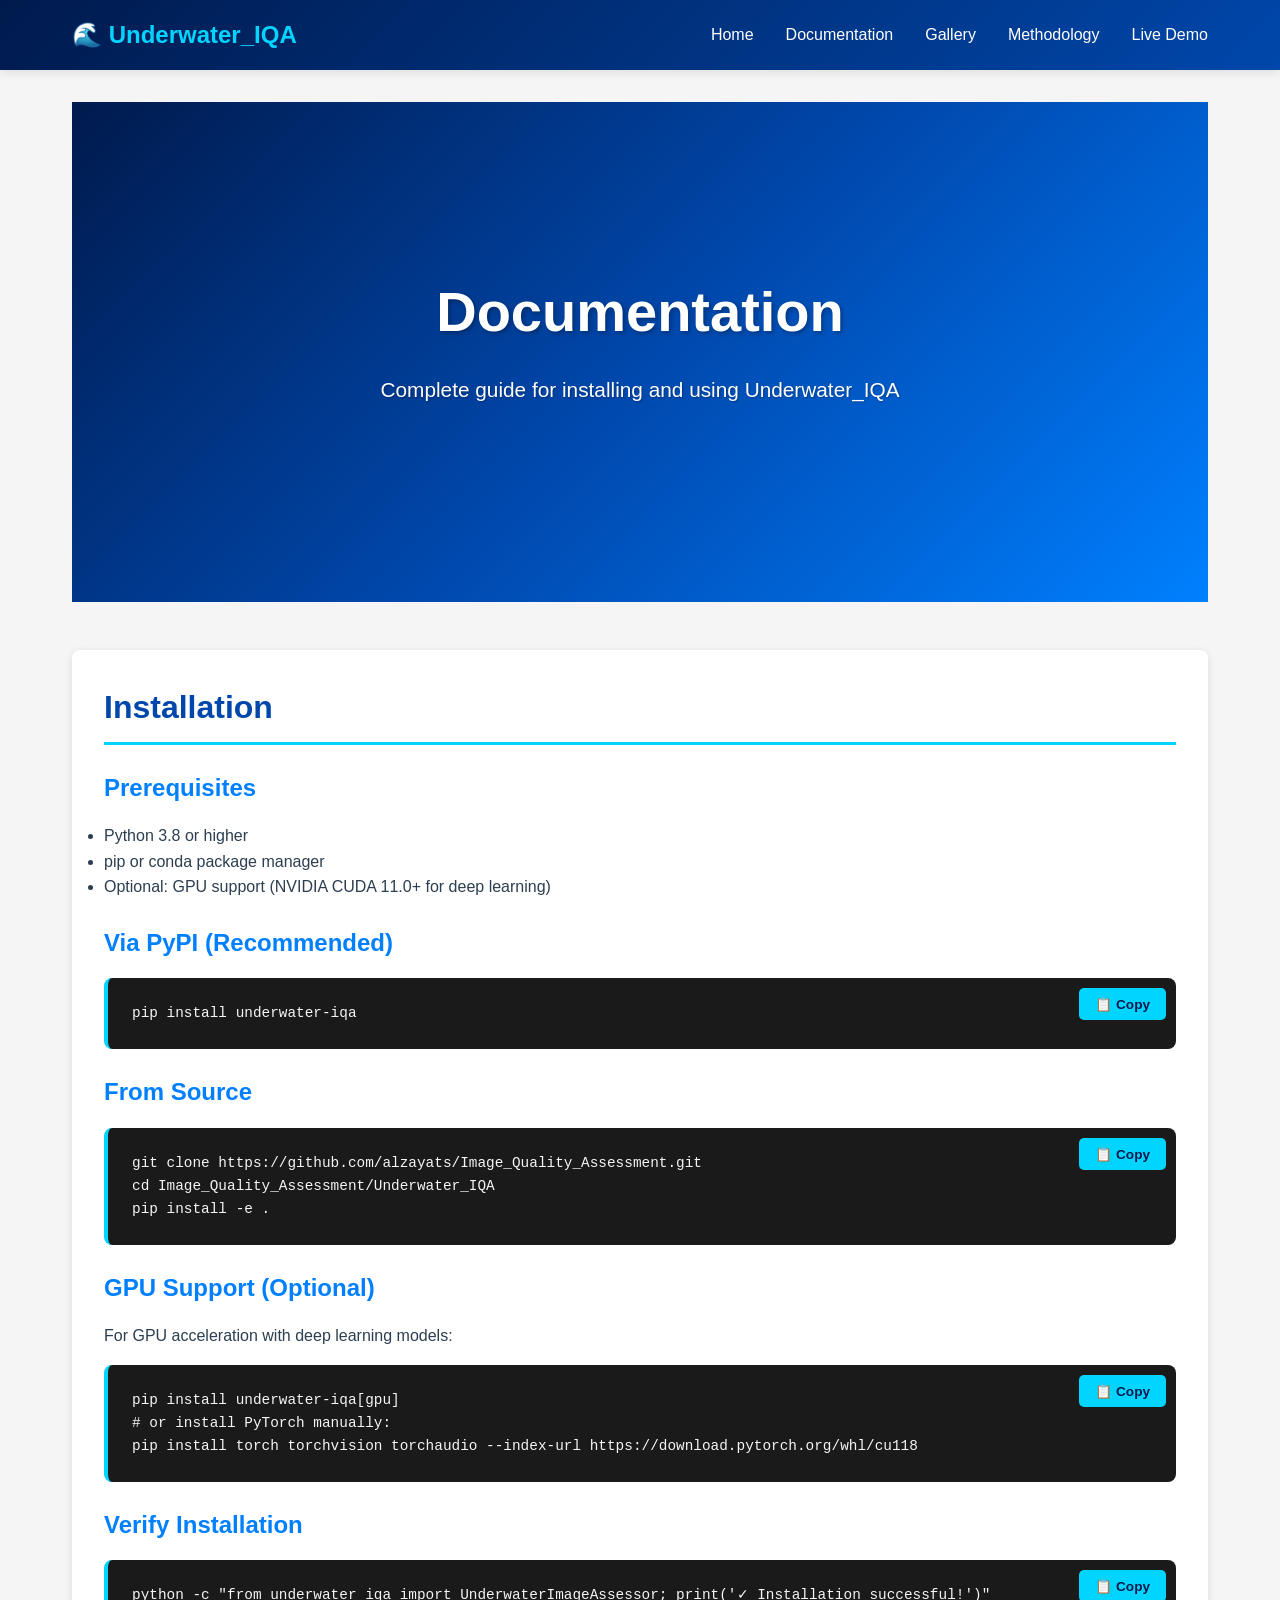
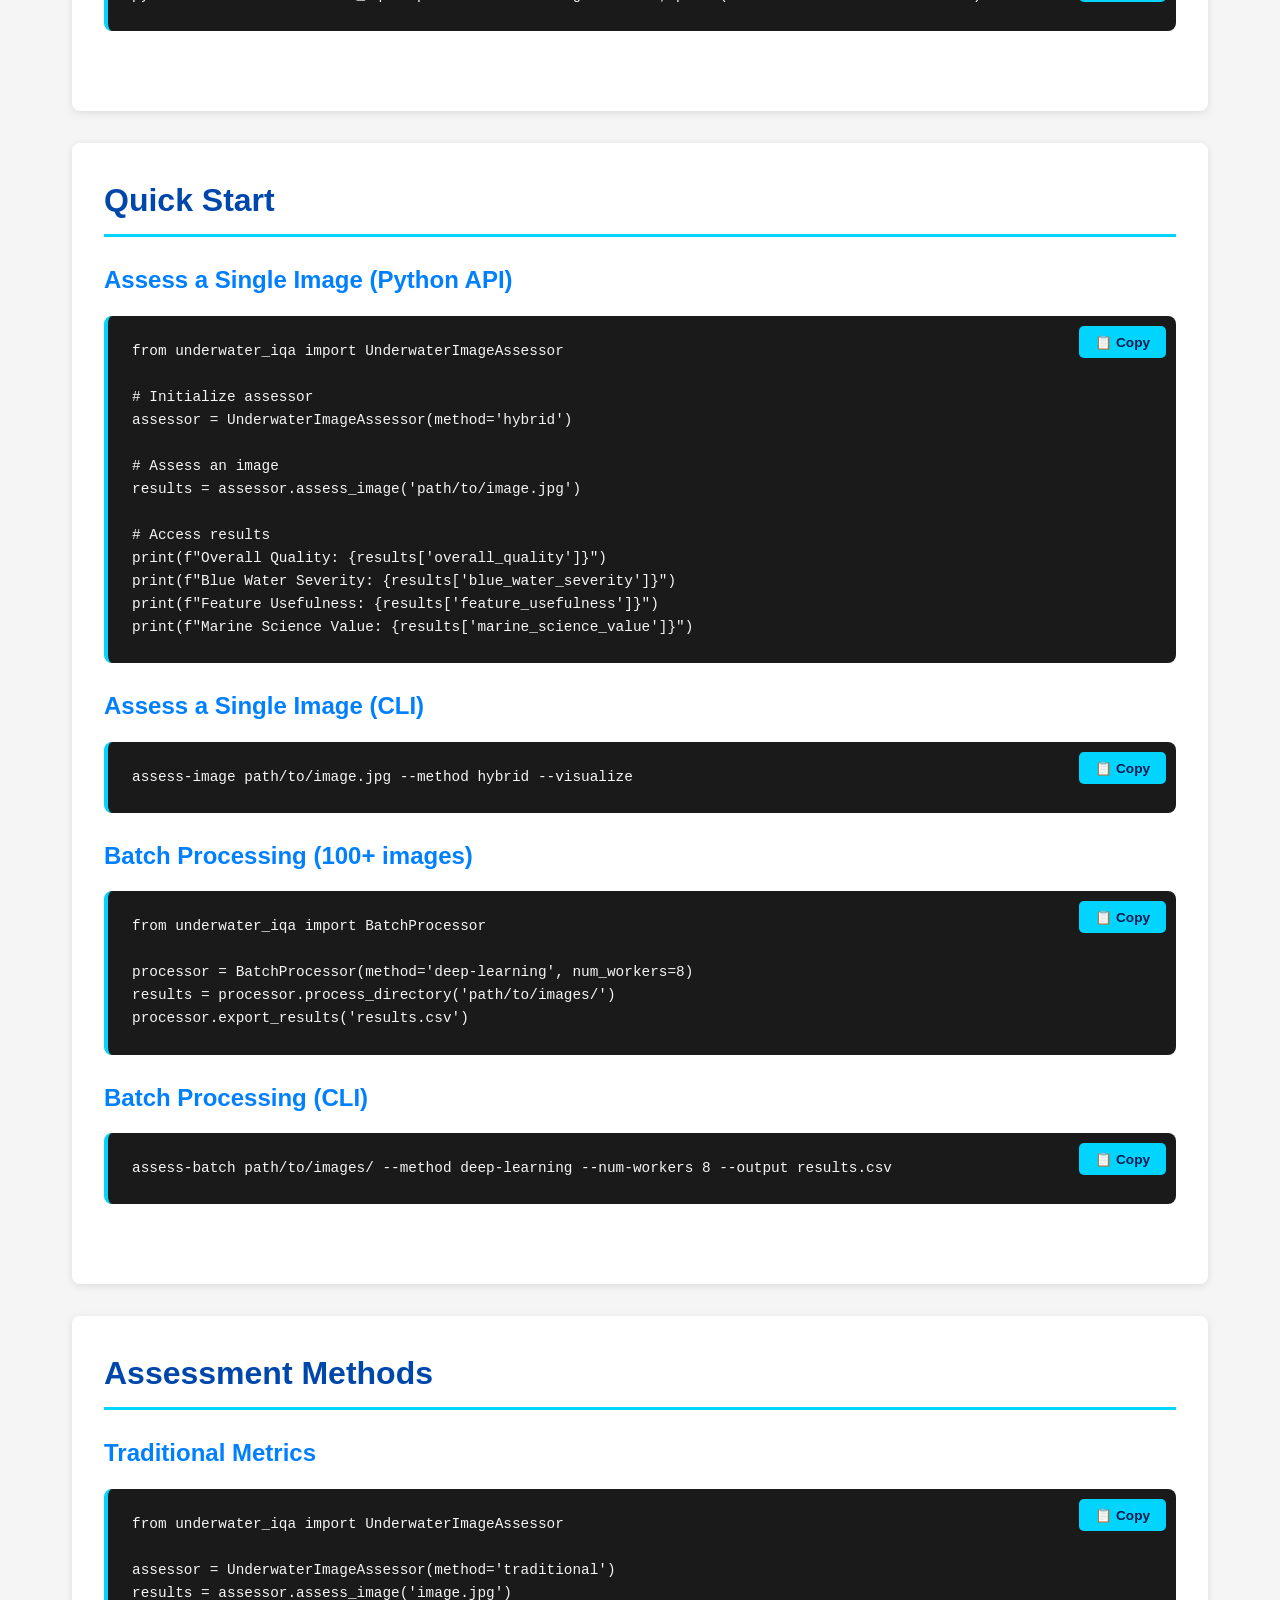
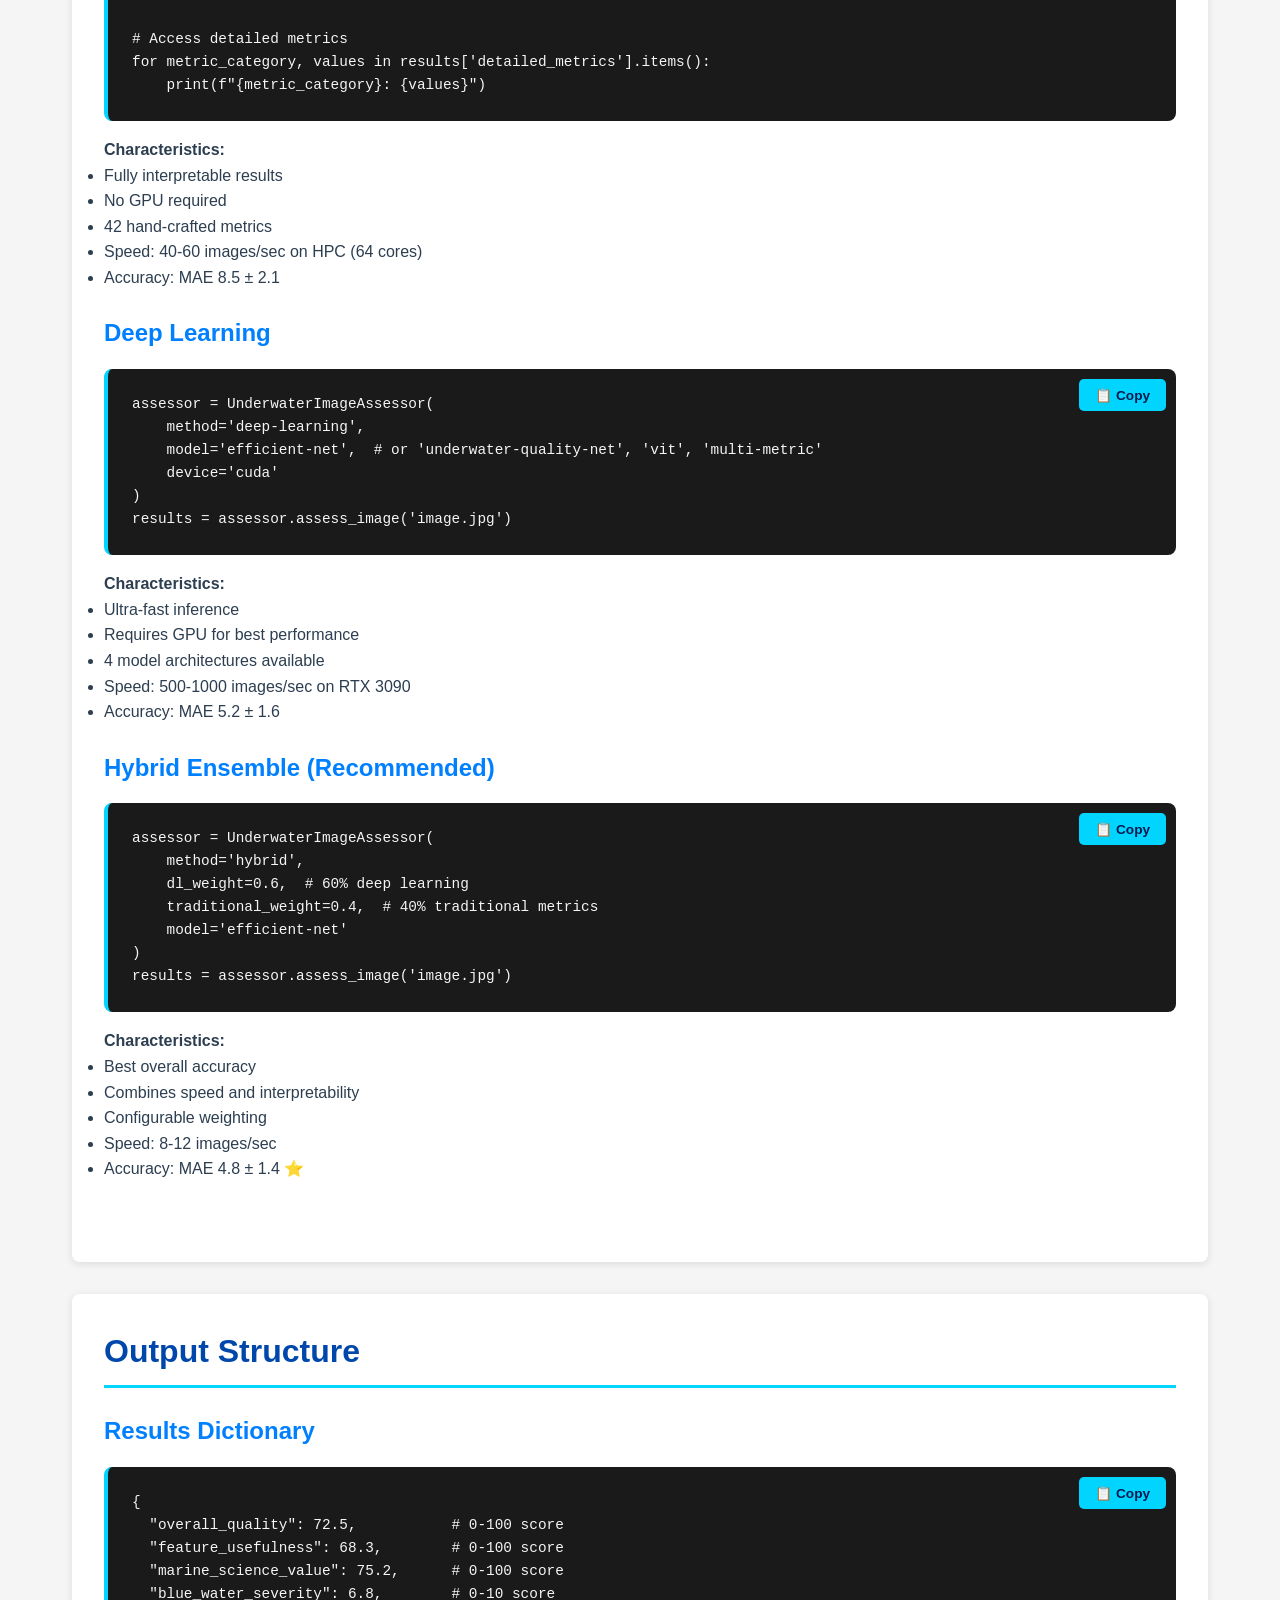
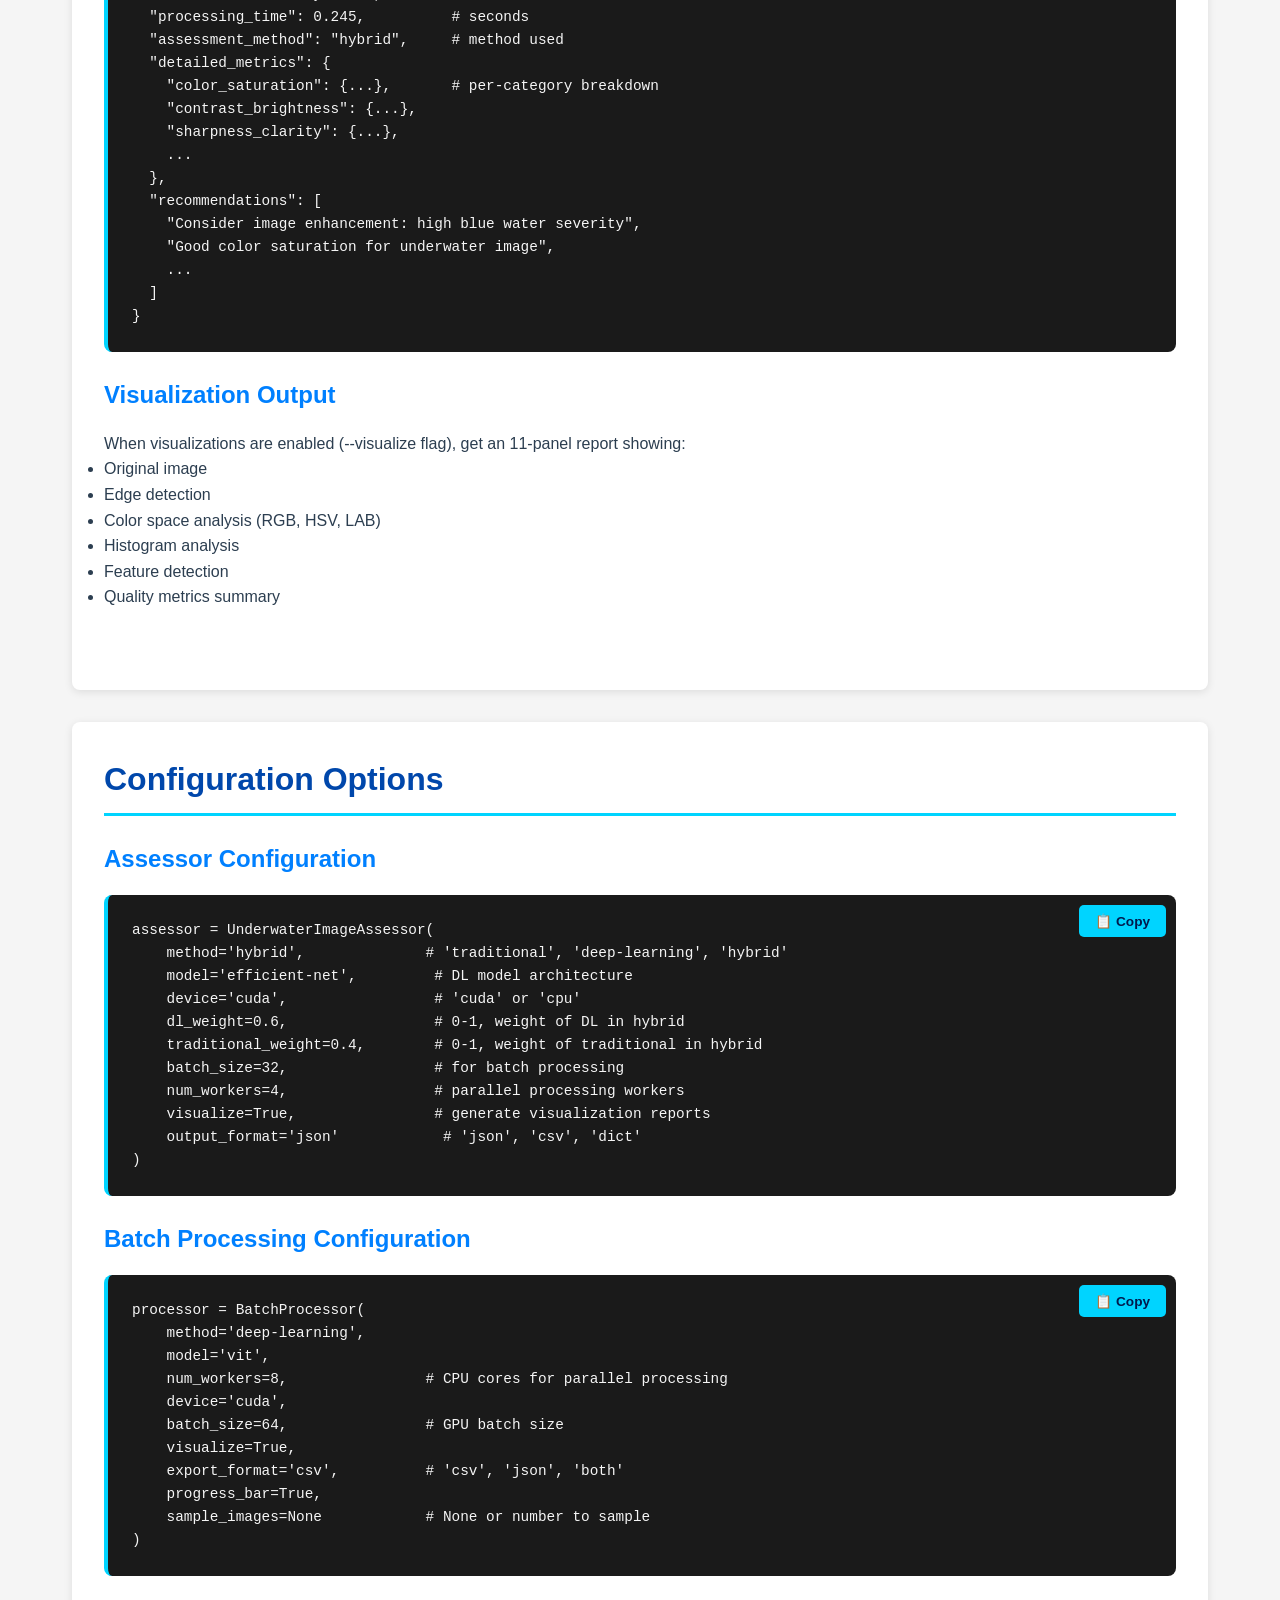
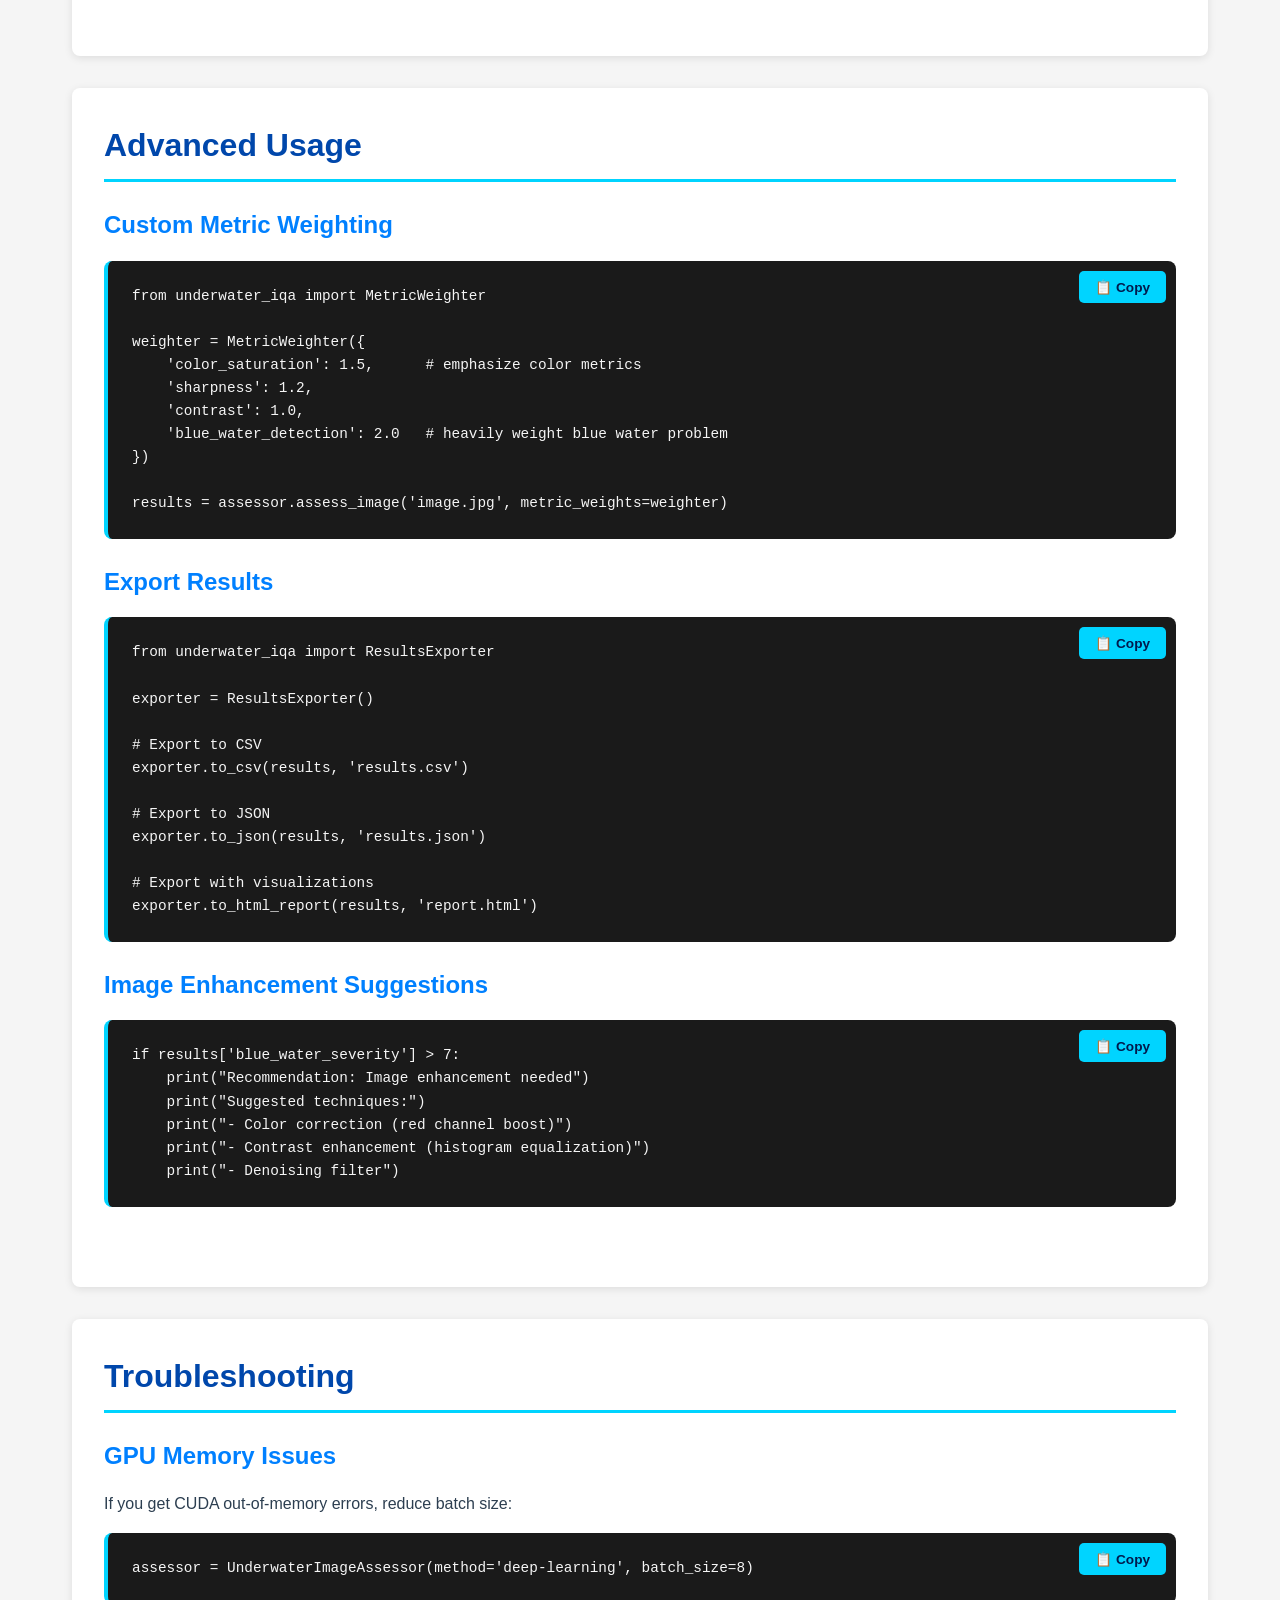
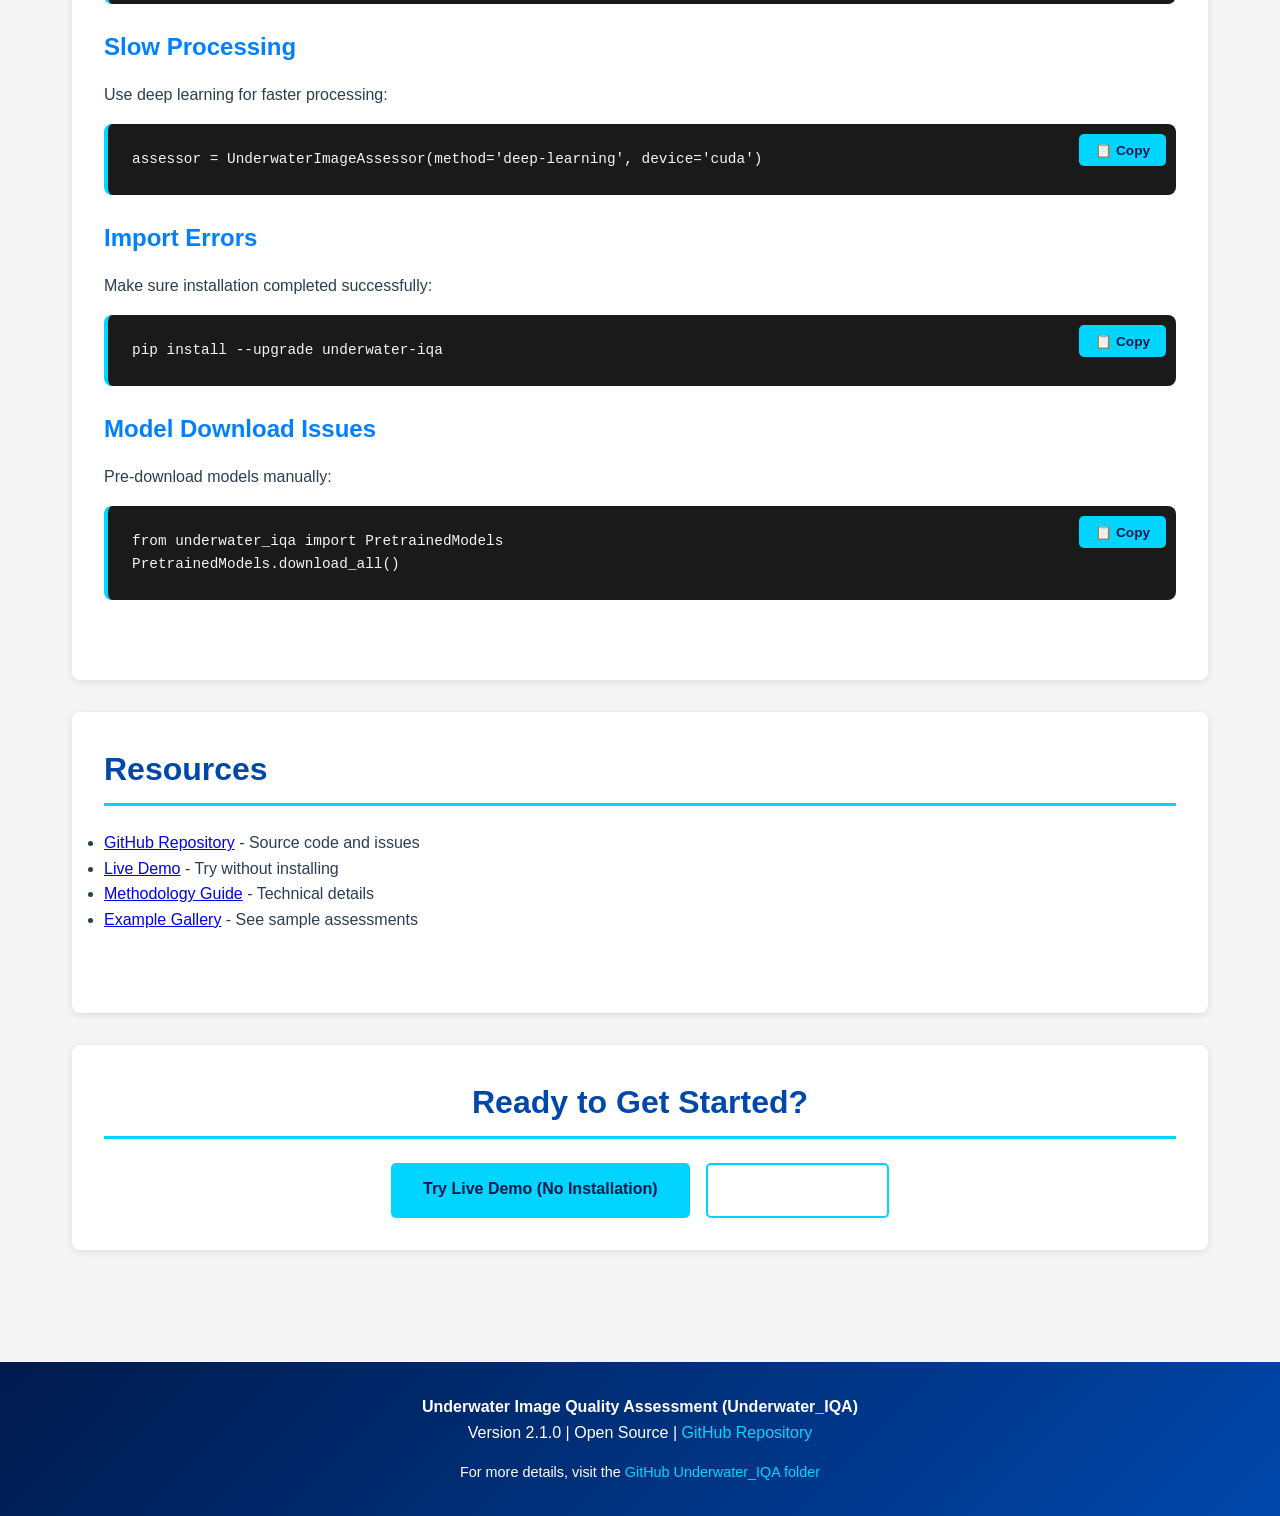
==== docs/documentation.html @ f6fac894 "Initial commit" ====
<!DOCTYPE html>
<html lang="en">
  <head>
    <meta charset="UTF-8" />
    <meta name="viewport" content="width=device-width, initial-scale=1.0" />
    <title>Documentation - Underwater_IQA</title>
    <meta name="description" content="Complete documentation for Underwater_IQA system including installation, usage, and API reference." />
    <link rel="stylesheet" href="css/style.css" />
  </head>
  <body>
    <!-- Navigation -->
    <header>
      <nav>
        <a href="index.html" class="logo">🌊 Underwater_IQA</a>
        <ul class="nav-links">
          <li><a href="index.html">Home</a></li>
          <li><a href="documentation.html">Documentation</a></li>
          <li><a href="gallery.html">Gallery</a></li>
          <li><a href="methodology.html">Methodology</a></li>
          <li>
            <a href="https://huggingface.co/spaces/Alzayats/underwater-image-quality" target="_blank">Live Demo</a>
          </li>
        </ul>
      </nav>
    </header>

    <main>
      <!-- Hero Section -->
      <section class="hero" style="padding: 3rem 2rem">
        <h1>Documentation</h1>
        <p>Complete guide for installing and using Underwater_IQA</p>
      </section>

      <!-- Installation -->
      <div class="container">
        <section>
          <h2>Installation</h2>

          <h3>Prerequisites</h3>
          <ul>
            <li>Python 3.8 or higher</li>
            <li>pip or conda package manager</li>
            <li>Optional: GPU support (NVIDIA CUDA 11.0+ for deep learning)</li>
          </ul>

          <h3>Via PyPI (Recommended)</h3>
          <pre><code>pip install underwater-iqa</code></pre>

          <h3>From Source</h3>
          <pre><code>git clone https://github.com/alzayats/Image_Quality_Assessment.git
cd Image_Quality_Assessment/Underwater_IQA
pip install -e .</code></pre>

          <h3>GPU Support (Optional)</h3>
          <p>For GPU acceleration with deep learning models:</p>
          <pre><code>pip install underwater-iqa[gpu]
# or install PyTorch manually:
pip install torch torchvision torchaudio --index-url https://download.pytorch.org/whl/cu118</code></pre>

          <h3>Verify Installation</h3>
          <pre><code>python -c "from underwater_iqa import UnderwaterImageAssessor; print('✓ Installation successful!')"</code></pre>
        </section>
      </div>

      <!-- Quick Start -->
      <div class="container">
        <section>
          <h2>Quick Start</h2>

          <h3>Assess a Single Image (Python API)</h3>
          <pre><code>from underwater_iqa import UnderwaterImageAssessor

# Initialize assessor
assessor = UnderwaterImageAssessor(method='hybrid')

# Assess an image
results = assessor.assess_image('path/to/image.jpg')

# Access results
print(f"Overall Quality: {results['overall_quality']}")
print(f"Blue Water Severity: {results['blue_water_severity']}")
print(f"Feature Usefulness: {results['feature_usefulness']}")
print(f"Marine Science Value: {results['marine_science_value']}")</code></pre>

          <h3>Assess a Single Image (CLI)</h3>
          <pre><code>assess-image path/to/image.jpg --method hybrid --visualize</code></pre>

          <h3>Batch Processing (100+ images)</h3>
          <pre><code>from underwater_iqa import BatchProcessor

processor = BatchProcessor(method='deep-learning', num_workers=8)
results = processor.process_directory('path/to/images/')
processor.export_results('results.csv')</code></pre>

          <h3>Batch Processing (CLI)</h3>
          <pre><code>assess-batch path/to/images/ --method deep-learning --num-workers 8 --output results.csv</code></pre>
        </section>
      </div>

      <!-- Assessment Methods -->
      <div class="container">
        <section>
          <h2>Assessment Methods</h2>

          <h3>Traditional Metrics</h3>
          <pre><code>from underwater_iqa import UnderwaterImageAssessor

assessor = UnderwaterImageAssessor(method='traditional')
results = assessor.assess_image('image.jpg')

# Access detailed metrics
for metric_category, values in results['detailed_metrics'].items():
    print(f"{metric_category}: {values}")</code></pre>

          <p><strong>Characteristics:</strong></p>
          <ul>
            <li>Fully interpretable results</li>
            <li>No GPU required</li>
            <li>42 hand-crafted metrics</li>
            <li>Speed: 40-60 images/sec on HPC (64 cores)</li>
            <li>Accuracy: MAE 8.5 ± 2.1</li>
          </ul>

          <h3>Deep Learning</h3>
          <pre><code>assessor = UnderwaterImageAssessor(
    method='deep-learning',
    model='efficient-net',  # or 'underwater-quality-net', 'vit', 'multi-metric'
    device='cuda'
)
results = assessor.assess_image('image.jpg')</code></pre>

          <p><strong>Characteristics:</strong></p>
          <ul>
            <li>Ultra-fast inference</li>
            <li>Requires GPU for best performance</li>
            <li>4 model architectures available</li>
            <li>Speed: 500-1000 images/sec on RTX 3090</li>
            <li>Accuracy: MAE 5.2 ± 1.6</li>
          </ul>

          <h3>Hybrid Ensemble (Recommended)</h3>
          <pre><code>assessor = UnderwaterImageAssessor(
    method='hybrid',
    dl_weight=0.6,  # 60% deep learning
    traditional_weight=0.4,  # 40% traditional metrics
    model='efficient-net'
)
results = assessor.assess_image('image.jpg')</code></pre>

          <p><strong>Characteristics:</strong></p>
          <ul>
            <li>Best overall accuracy</li>
            <li>Combines speed and interpretability</li>
            <li>Configurable weighting</li>
            <li>Speed: 8-12 images/sec</li>
            <li>Accuracy: MAE 4.8 ± 1.4 ⭐</li>
          </ul>
        </section>
      </div>

      <!-- Output Structure -->
      <div class="container">
        <section>
          <h2>Output Structure</h2>

          <h3>Results Dictionary</h3>
          <pre><code>{
  "overall_quality": 72.5,           # 0-100 score
  "feature_usefulness": 68.3,        # 0-100 score
  "marine_science_value": 75.2,      # 0-100 score
  "blue_water_severity": 6.8,        # 0-10 score
  "processing_time": 0.245,          # seconds
  "assessment_method": "hybrid",     # method used
  "detailed_metrics": {
    "color_saturation": {...},       # per-category breakdown
    "contrast_brightness": {...},
    "sharpness_clarity": {...},
    ...
  },
  "recommendations": [
    "Consider image enhancement: high blue water severity",
    "Good color saturation for underwater image",
    ...
  ]
}</code></pre>

          <h3>Visualization Output</h3>
          <p>When visualizations are enabled (--visualize flag), get an 11-panel report showing:</p>
          <ul>
            <li>Original image</li>
            <li>Edge detection</li>
            <li>Color space analysis (RGB, HSV, LAB)</li>
            <li>Histogram analysis</li>
            <li>Feature detection</li>
            <li>Quality metrics summary</li>
          </ul>
        </section>
      </div>

      <!-- Configuration -->
      <div class="container">
        <section>
          <h2>Configuration Options</h2>

          <h3>Assessor Configuration</h3>
          <pre><code>assessor = UnderwaterImageAssessor(
    method='hybrid',              # 'traditional', 'deep-learning', 'hybrid'
    model='efficient-net',         # DL model architecture
    device='cuda',                 # 'cuda' or 'cpu'
    dl_weight=0.6,                 # 0-1, weight of DL in hybrid
    traditional_weight=0.4,        # 0-1, weight of traditional in hybrid
    batch_size=32,                 # for batch processing
    num_workers=4,                 # parallel processing workers
    visualize=True,                # generate visualization reports
    output_format='json'            # 'json', 'csv', 'dict'
)</code></pre>

          <h3>Batch Processing Configuration</h3>
          <pre><code>processor = BatchProcessor(
    method='deep-learning',
    model='vit',
    num_workers=8,                # CPU cores for parallel processing
    device='cuda',
    batch_size=64,                # GPU batch size
    visualize=True,
    export_format='csv',          # 'csv', 'json', 'both'
    progress_bar=True,
    sample_images=None            # None or number to sample
)</code></pre>
        </section>
      </div>

      <!-- Advanced Usage -->
      <div class="container">
        <section>
          <h2>Advanced Usage</h2>

          <h3>Custom Metric Weighting</h3>
          <pre><code>from underwater_iqa import MetricWeighter

weighter = MetricWeighter({
    'color_saturation': 1.5,      # emphasize color metrics
    'sharpness': 1.2,
    'contrast': 1.0,
    'blue_water_detection': 2.0   # heavily weight blue water problem
})

results = assessor.assess_image('image.jpg', metric_weights=weighter)</code></pre>

          <h3>Export Results</h3>
          <pre><code>from underwater_iqa import ResultsExporter

exporter = ResultsExporter()

# Export to CSV
exporter.to_csv(results, 'results.csv')

# Export to JSON
exporter.to_json(results, 'results.json')

# Export with visualizations
exporter.to_html_report(results, 'report.html')</code></pre>

          <h3>Image Enhancement Suggestions</h3>
          <pre><code>if results['blue_water_severity'] > 7:
    print("Recommendation: Image enhancement needed")
    print("Suggested techniques:")
    print("- Color correction (red channel boost)")
    print("- Contrast enhancement (histogram equalization)")
    print("- Denoising filter")</code></pre>
        </section>
      </div>

      <!-- Troubleshooting -->
      <div class="container">
        <section>
          <h2>Troubleshooting</h2>

          <h3>GPU Memory Issues</h3>
          <p>If you get CUDA out-of-memory errors, reduce batch size:</p>
          <pre><code>assessor = UnderwaterImageAssessor(method='deep-learning', batch_size=8)</code></pre>

          <h3>Slow Processing</h3>
          <p>Use deep learning for faster processing:</p>
          <pre><code>assessor = UnderwaterImageAssessor(method='deep-learning', device='cuda')</code></pre>

          <h3>Import Errors</h3>
          <p>Make sure installation completed successfully:</p>
          <pre><code>pip install --upgrade underwater-iqa</code></pre>

          <h3>Model Download Issues</h3>
          <p>Pre-download models manually:</p>
          <pre><code>from underwater_iqa import PretrainedModels
PretrainedModels.download_all()</code></pre>
        </section>
      </div>

      <!-- Resources -->
      <div class="container">
        <section>
          <h2>Resources</h2>
          <ul>
            <li><a href="https://github.com/alzayats/Image_Quality_Assessment" target="_blank">GitHub Repository</a> - Source code and issues</li>
            <li><a href="https://huggingface.co/spaces/Alzayats/underwater-image-quality" target="_blank">Live Demo</a> - Try without installing</li>
            <li><a href="methodology.html">Methodology Guide</a> - Technical details</li>
            <li><a href="gallery.html">Example Gallery</a> - See sample assessments</li>
          </ul>
        </section>
      </div>

      <!-- Call to Action -->
      <div class="container text-center mt-2">
        <h2>Ready to Get Started?</h2>
        <div class="cta-buttons">
          <a href="https://huggingface.co/spaces/Alzayats/underwater-image-quality" class="btn btn-primary">Try Live Demo (No Installation)</a>
          <a href="gallery.html" class="btn btn-secondary">View Examples</a>
        </div>
      </div>
    </main>

    <!-- Footer -->
    <footer>
      <p>
        <strong>Underwater Image Quality Assessment (Underwater_IQA)</strong><br />
        Version 2.1.0 | Open Source | <a href="https://github.com/alzayats/Image_Quality_Assessment" target="_blank">GitHub Repository</a>
      </p>
      <p style="margin-top: 1rem; font-size: 0.9rem">
        For more details, visit the <a href="https://github.com/alzayats/Image_Quality_Assessment/tree/master/Underwater_IQA" target="_blank">GitHub Underwater_IQA folder</a>
      </p>
    </footer>

    <script src="js/main.js"></script>
  </body>
</html>
---- docs/css/style.css ----
/* Ocean-themed CSS for Underwater_IQA GitHub Pages Site */

:root {
  --deep-blue: #001a4d;
  --ocean-blue: #0047ab;
  --sky-blue: #0080ff;
  --light-blue: #87ceeb;
  --white: #ffffff;
  --dark-gray: #1a1a1a;
  --light-gray: #f5f5f5;
  --accent: #00d4ff;
  --success: #00cc77;
  --text-dark: #2c3e50;
}

* {
  margin: 0;
  padding: 0;
  box-sizing: border-box;
}

body {
  font-family: 'Segoe UI', Tahoma, Geneva, Verdana, sans-serif;
  line-height: 1.6;
  color: var(--text-dark);
  background-color: var(--light-gray);
}

/* Header and Navigation */
header {
  background: linear-gradient(135deg, var(--deep-blue) 0%, var(--ocean-blue) 100%);
  color: var(--white);
  padding: 1rem 0;
  box-shadow: 0 2px 10px rgba(0, 0, 0, 0.1);
  position: sticky;
  top: 0;
  z-index: 1000;
}

nav {
  max-width: 1200px;
  margin: 0 auto;
  display: flex;
  justify-content: space-between;
  align-items: center;
  padding: 0 2rem;
}

.logo {
  font-size: 1.5rem;
  font-weight: bold;
  color: var(--accent);
  text-decoration: none;
}

.nav-links {
  display: flex;
  list-style: none;
  gap: 2rem;
}

.nav-links a {
  color: var(--white);
  text-decoration: none;
  transition: color 0.3s ease;
  font-weight: 500;
}

.nav-links a:hover {
  color: var(--accent);
}

/* Hero Section */
.hero {
  background: linear-gradient(135deg, var(--deep-blue) 0%, var(--ocean-blue) 50%, var(--sky-blue) 100%);
  color: var(--white);
  padding: 6rem 2rem;
  text-align: center;
  min-height: 500px;
  display: flex;
  flex-direction: column;
  justify-content: center;
  align-items: center;
}

.hero h1 {
  font-size: 3.5rem;
  margin-bottom: 1rem;
  text-shadow: 2px 2px 4px rgba(0, 0, 0, 0.3);
}

.hero p {
  font-size: 1.3rem;
  margin-bottom: 2rem;
  max-width: 800px;
  text-shadow: 1px 1px 2px rgba(0, 0, 0, 0.3);
}

.cta-buttons {
  display: flex;
  gap: 1rem;
  justify-content: center;
  flex-wrap: wrap;
}

.btn {
  display: inline-block;
  padding: 0.8rem 2rem;
  border-radius: 5px;
  text-decoration: none;
  font-weight: 600;
  transition: all 0.3s ease;
  cursor: pointer;
  border: none;
  font-size: 1rem;
}

.btn-primary {
  background-color: var(--accent);
  color: var(--deep-blue);
}

.btn-primary:hover {
  background-color: var(--light-blue);
  transform: translateY(-2px);
  box-shadow: 0 5px 15px rgba(0, 212, 255, 0.4);
}

.btn-secondary {
  background-color: transparent;
  color: var(--white);
  border: 2px solid var(--accent);
}

.btn-secondary:hover {
  background-color: var(--accent);
  color: var(--deep-blue);
  transform: translateY(-2px);
}

/* Main Content */
main {
  max-width: 1200px;
  margin: 0 auto;
  padding: 2rem;
}

.container {
  background: var(--white);
  border-radius: 8px;
  padding: 2rem;
  margin-bottom: 2rem;
  box-shadow: 0 2px 8px rgba(0, 0, 0, 0.1);
}

/* Section Styles */
section {
  margin-bottom: 3rem;
}

h2 {
  color: var(--ocean-blue);
  font-size: 2rem;
  margin-bottom: 1.5rem;
  border-bottom: 3px solid var(--accent);
  padding-bottom: 0.5rem;
}

h3 {
  color: var(--sky-blue);
  font-size: 1.5rem;
  margin-top: 1.5rem;
  margin-bottom: 1rem;
}

/* Features Grid */
.features-grid {
  display: grid;
  grid-template-columns: repeat(auto-fit, minmax(300px, 1fr));
  gap: 2rem;
  margin: 2rem 0;
}

.feature-card {
  background: linear-gradient(135deg, var(--light-blue) 0%, rgba(0, 128, 255, 0.1) 100%);
  padding: 1.5rem;
  border-radius: 8px;
  border-left: 4px solid var(--accent);
  transition: transform 0.3s ease, box-shadow 0.3s ease;
}

.feature-card:hover {
  transform: translateY(-5px);
  box-shadow: 0 5px 15px rgba(0, 128, 255, 0.2);
}

.feature-card h3 {
  color: var(--ocean-blue);
  margin-top: 0;
}

/* Code Blocks */
code {
  background-color: var(--dark-gray);
  color: var(--accent);
  padding: 0.2rem 0.4rem;
  border-radius: 3px;
  font-family: 'Courier New', monospace;
  font-size: 0.9rem;
}

pre {
  background-color: var(--dark-gray);
  color: var(--light-gray);
  padding: 1.5rem;
  border-radius: 8px;
  overflow-x: auto;
  margin: 1rem 0;
  border-left: 4px solid var(--accent);
}

pre code {
  background-color: transparent;
  color: var(--light-gray);
  padding: 0;
}

/* Gallery */
.gallery {
  display: grid;
  grid-template-columns: repeat(auto-fit, minmax(250px, 1fr));
  gap: 2rem;
  margin: 2rem 0;
}

.gallery-item {
  position: relative;
  border-radius: 8px;
  overflow: hidden;
  box-shadow: 0 4px 12px rgba(0, 0, 0, 0.1);
  transition: transform 0.3s ease, box-shadow 0.3s ease;
  cursor: pointer;
}

.gallery-item:hover {
  transform: scale(1.05);
  box-shadow: 0 8px 20px rgba(0, 128, 255, 0.3);
}

.gallery-item img {
  width: 100%;
  height: 250px;
  object-fit: cover;
  display: block;
}

.gallery-caption {
  background: linear-gradient(to top, rgba(0, 26, 77, 0.8), transparent);
  color: var(--white);
  padding: 1rem;
  position: absolute;
  bottom: 0;
  width: 100%;
  font-size: 0.9rem;
}

/* Table Styles */
table {
  width: 100%;
  border-collapse: collapse;
  margin: 1.5rem 0;
}

th {
  background-color: var(--ocean-blue);
  color: var(--white);
  padding: 1rem;
  text-align: left;
}

td {
  padding: 0.8rem;
  border-bottom: 1px solid var(--light-gray);
}

tr:hover {
  background-color: rgba(0, 128, 255, 0.05);
}

/* Footer */
footer {
  background: linear-gradient(135deg, var(--deep-blue) 0%, var(--ocean-blue) 100%);
  color: var(--white);
  text-align: center;
  padding: 2rem;
  margin-top: 3rem;
}

footer a {
  color: var(--accent);
  text-decoration: none;
}

footer a:hover {
  text-decoration: underline;
}

/* Responsive Design */
@media (max-width: 768px) {
  .nav-links {
    flex-direction: column;
    gap: 1rem;
  }

  .hero h1 {
    font-size: 2.5rem;
  }

  .hero p {
    font-size: 1.1rem;
  }

  .cta-buttons {
    flex-direction: column;
    align-items: stretch;
  }

  .btn {
    text-align: center;
  }

  main {
    padding: 1rem;
  }

  .container {
    padding: 1.5rem;
  }

  .features-grid {
    grid-template-columns: 1fr;
  }

  .gallery {
    grid-template-columns: 1fr;
  }
}

/* Utility Classes */
.highlight {
  color: var(--accent);
  font-weight: 600;
}

.text-center {
  text-align: center;
}

.mt-2 {
  margin-top: 2rem;
}

.mb-2 {
  margin-bottom: 2rem;
}

.flex-center {
  display: flex;
  justify-content: center;
  align-items: center;
}
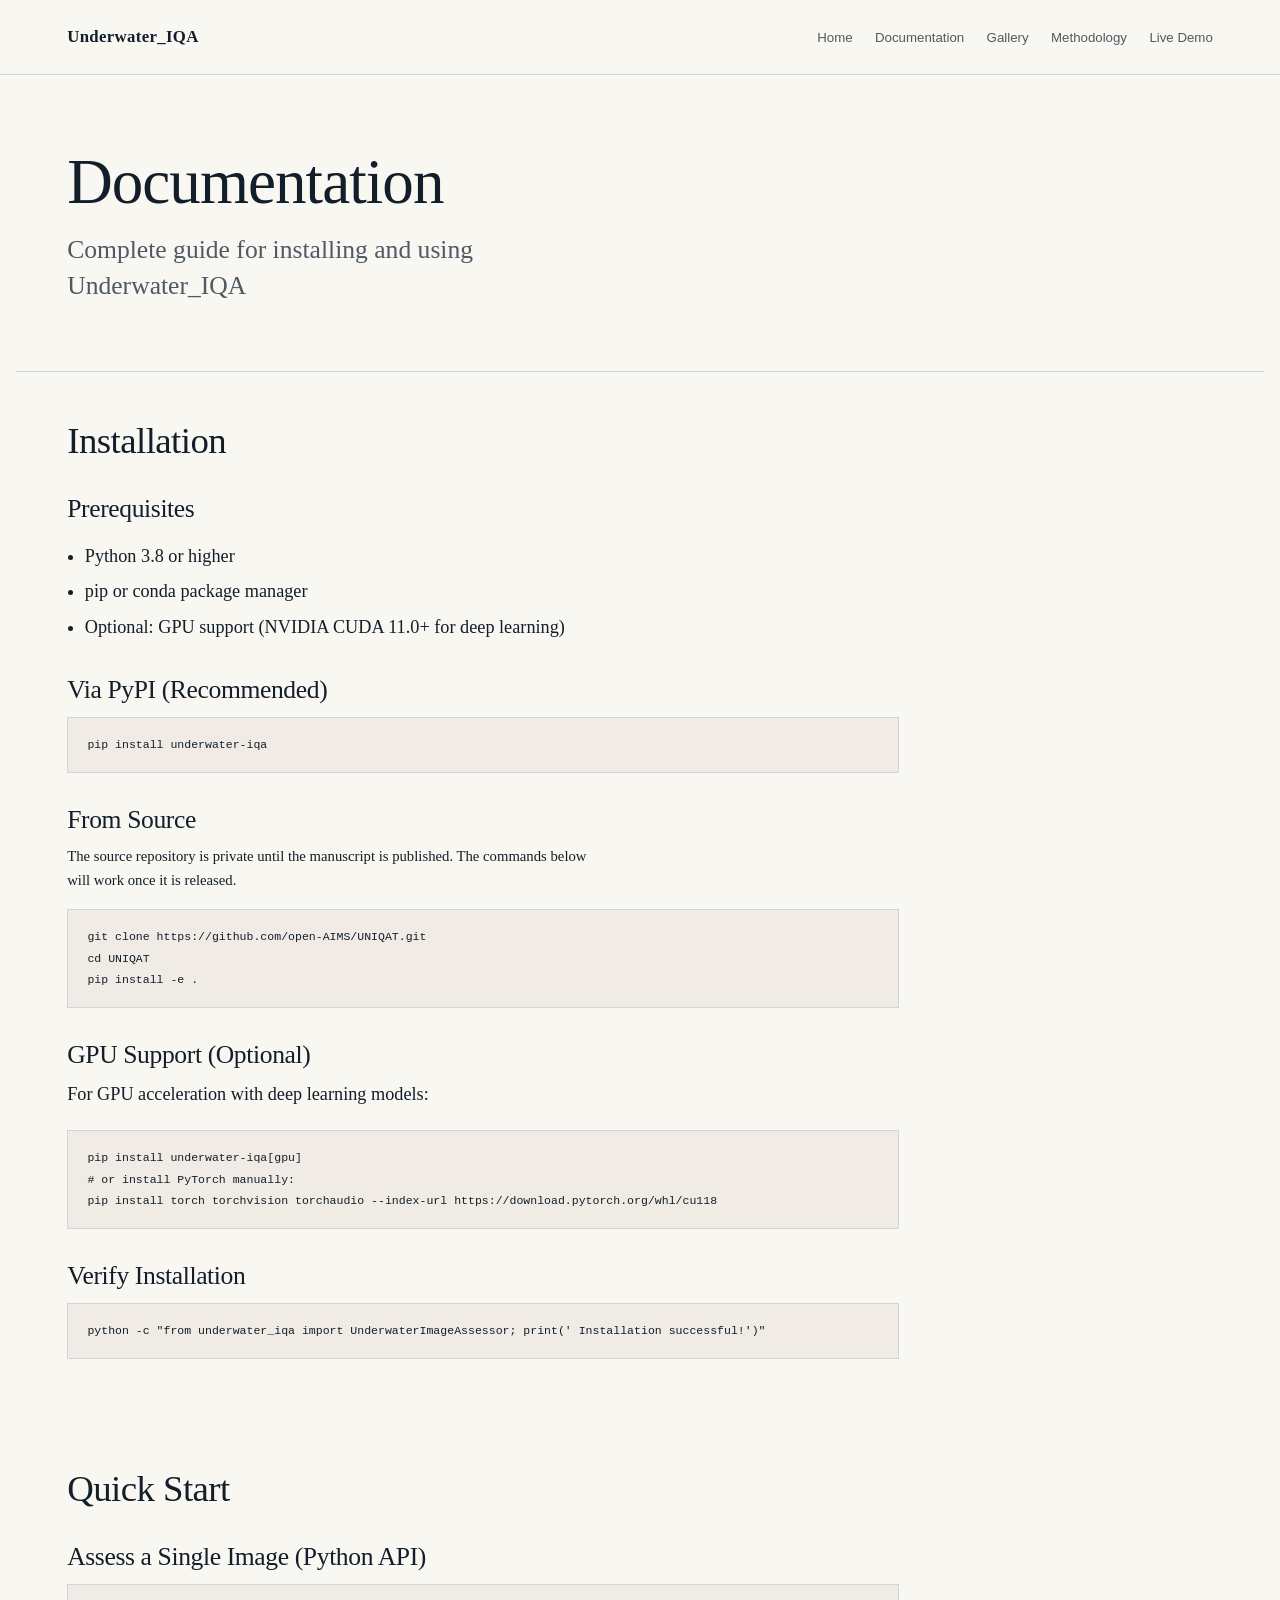
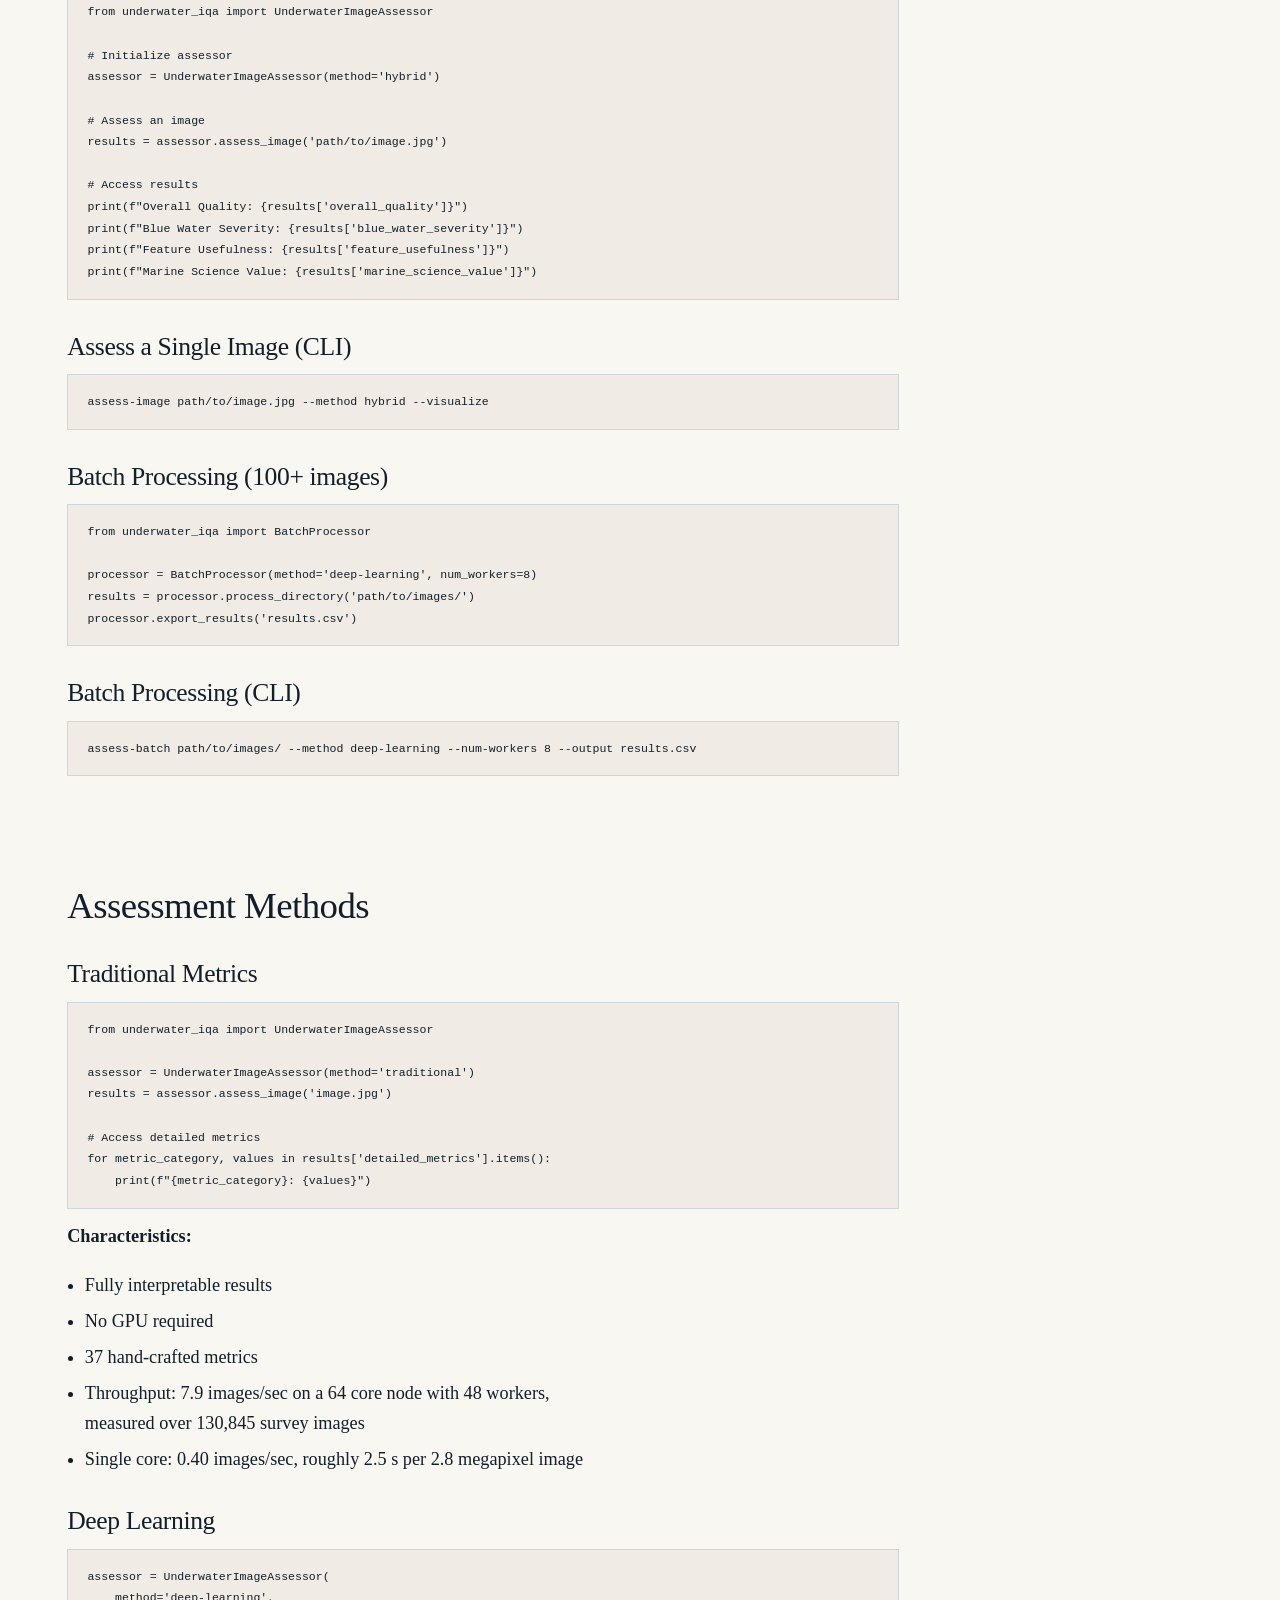
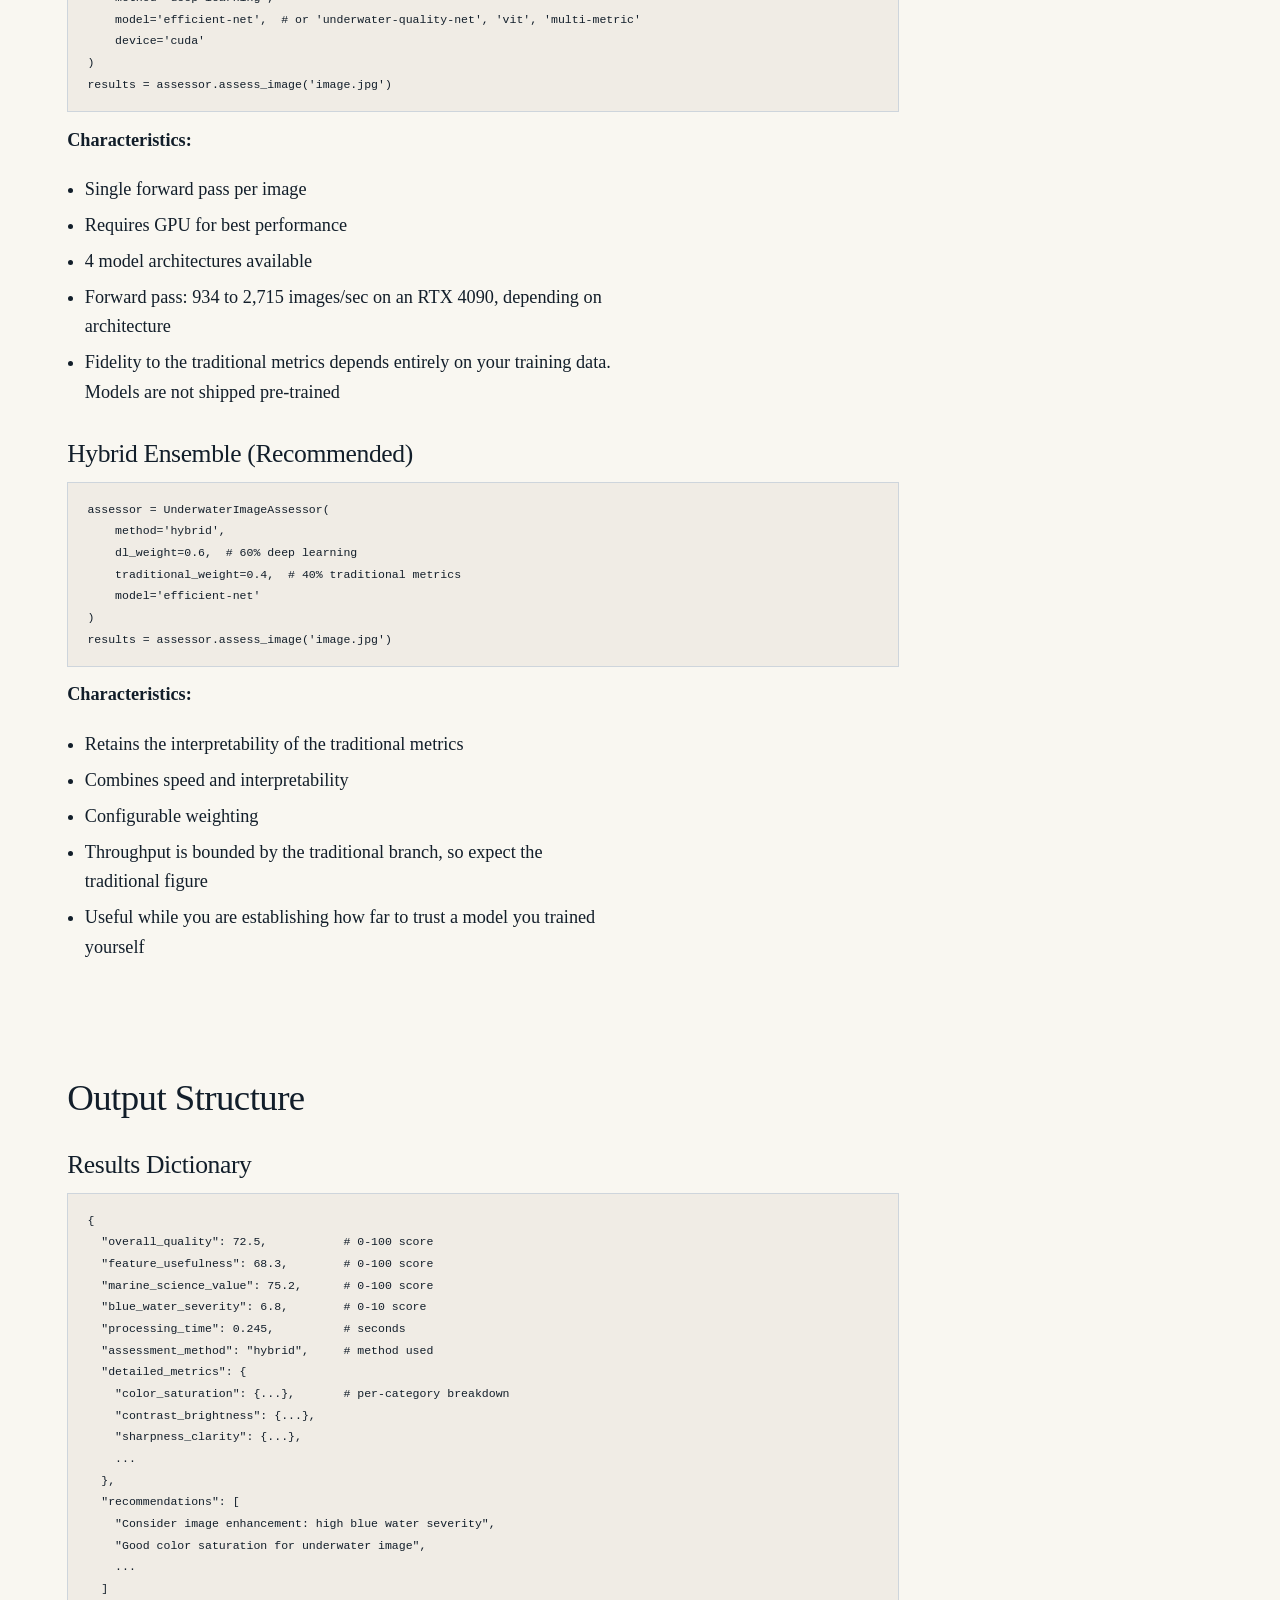
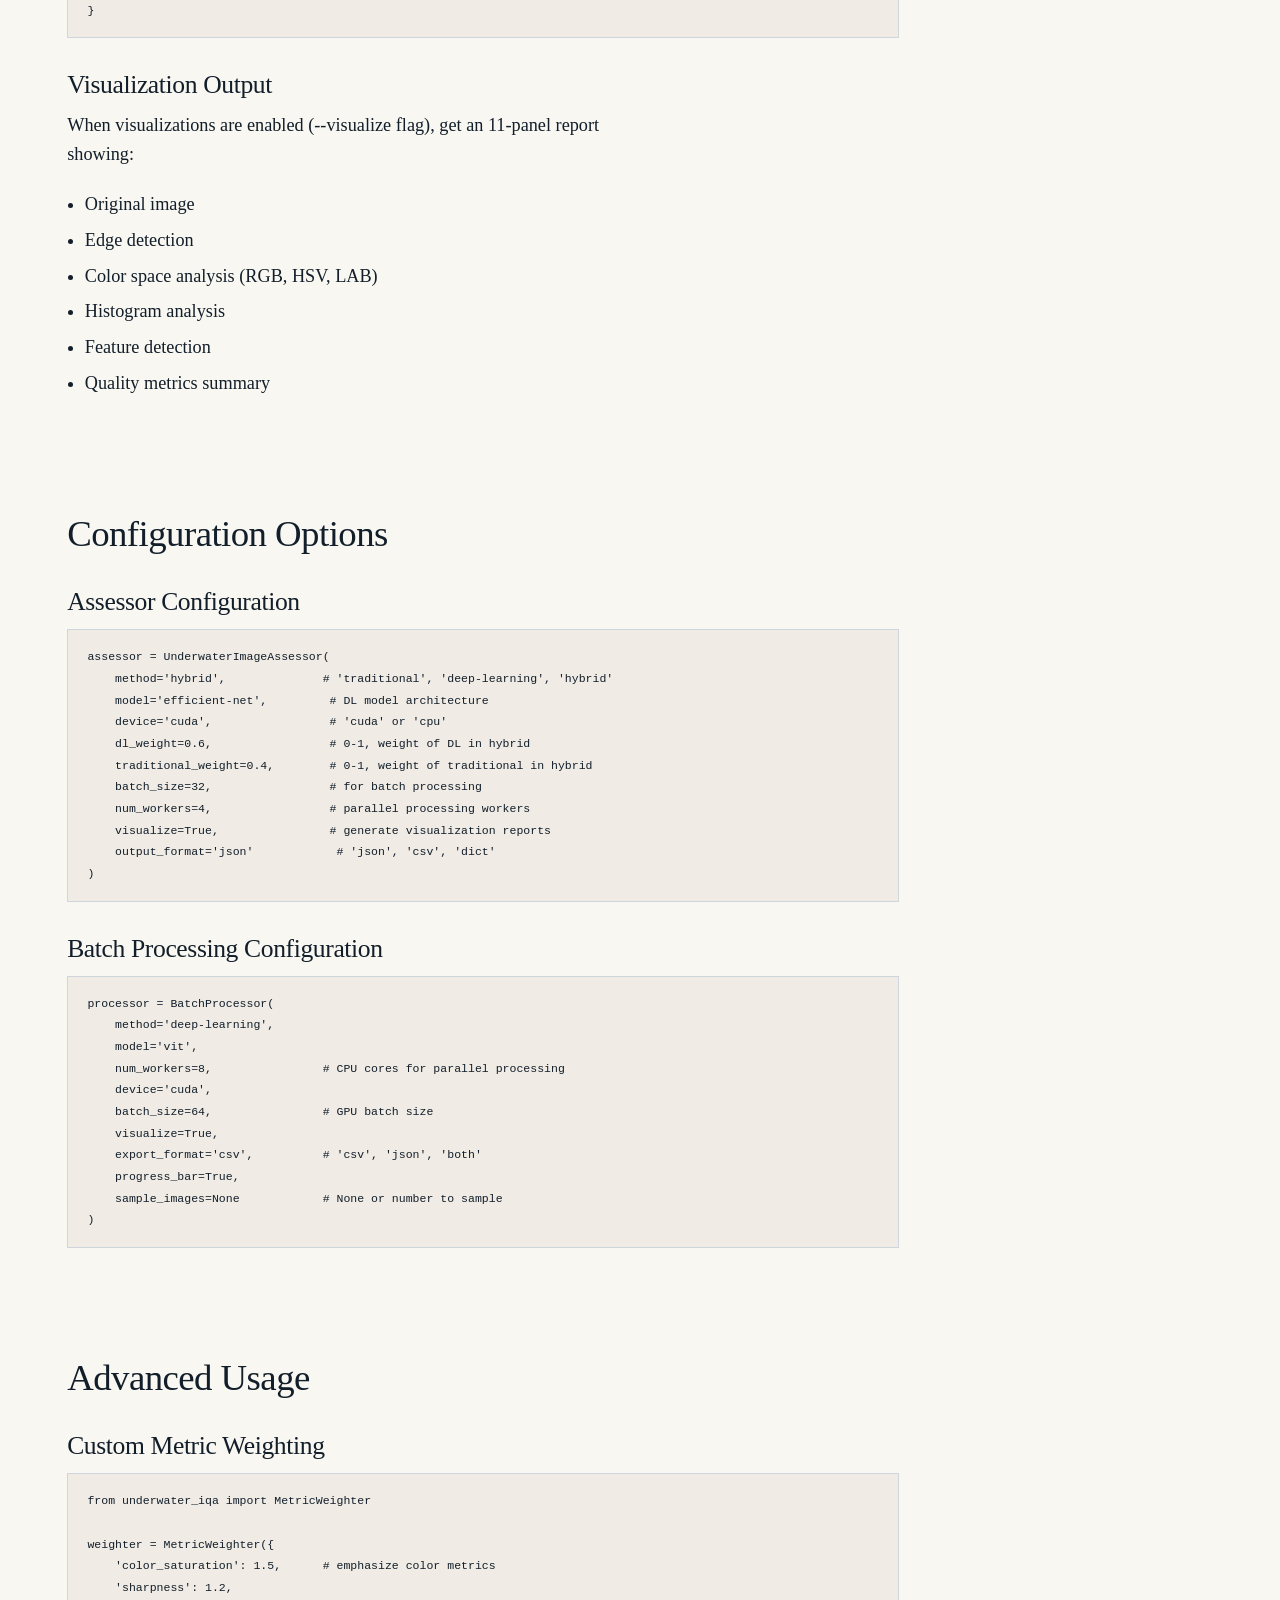
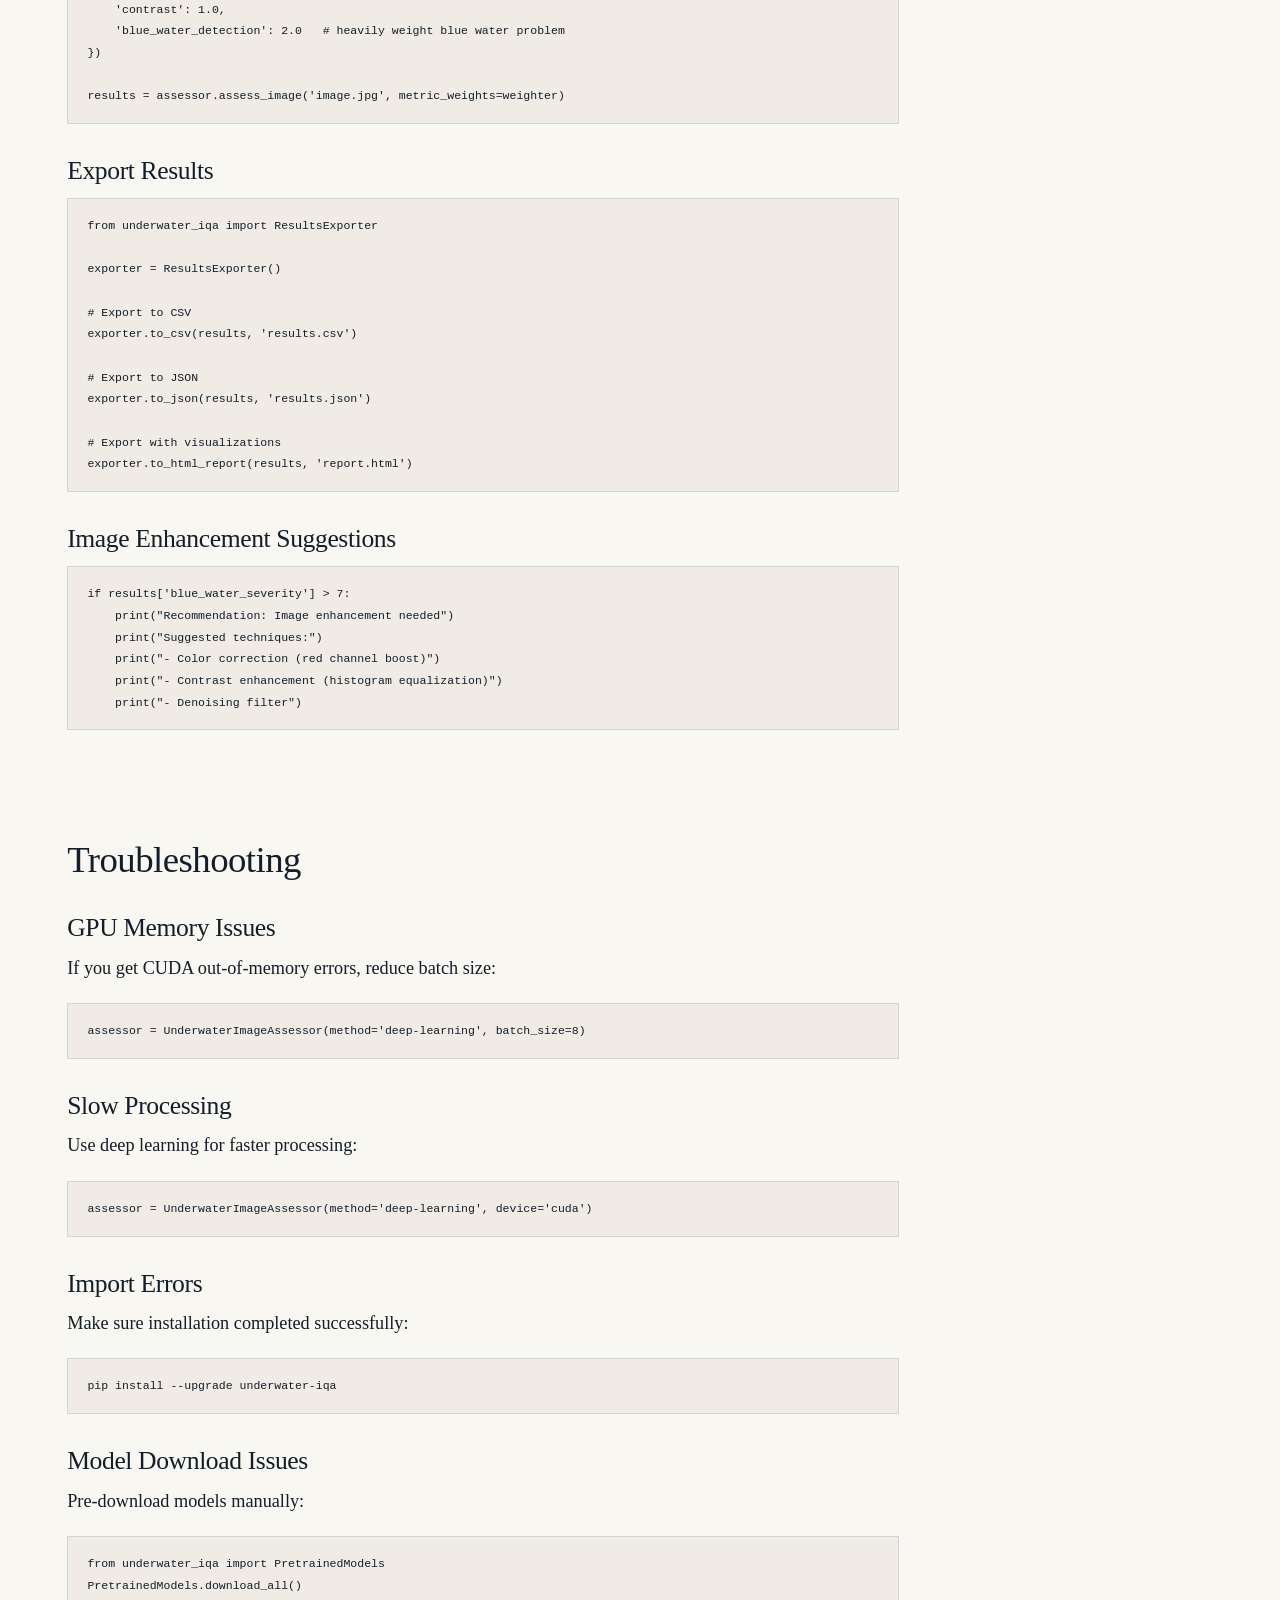
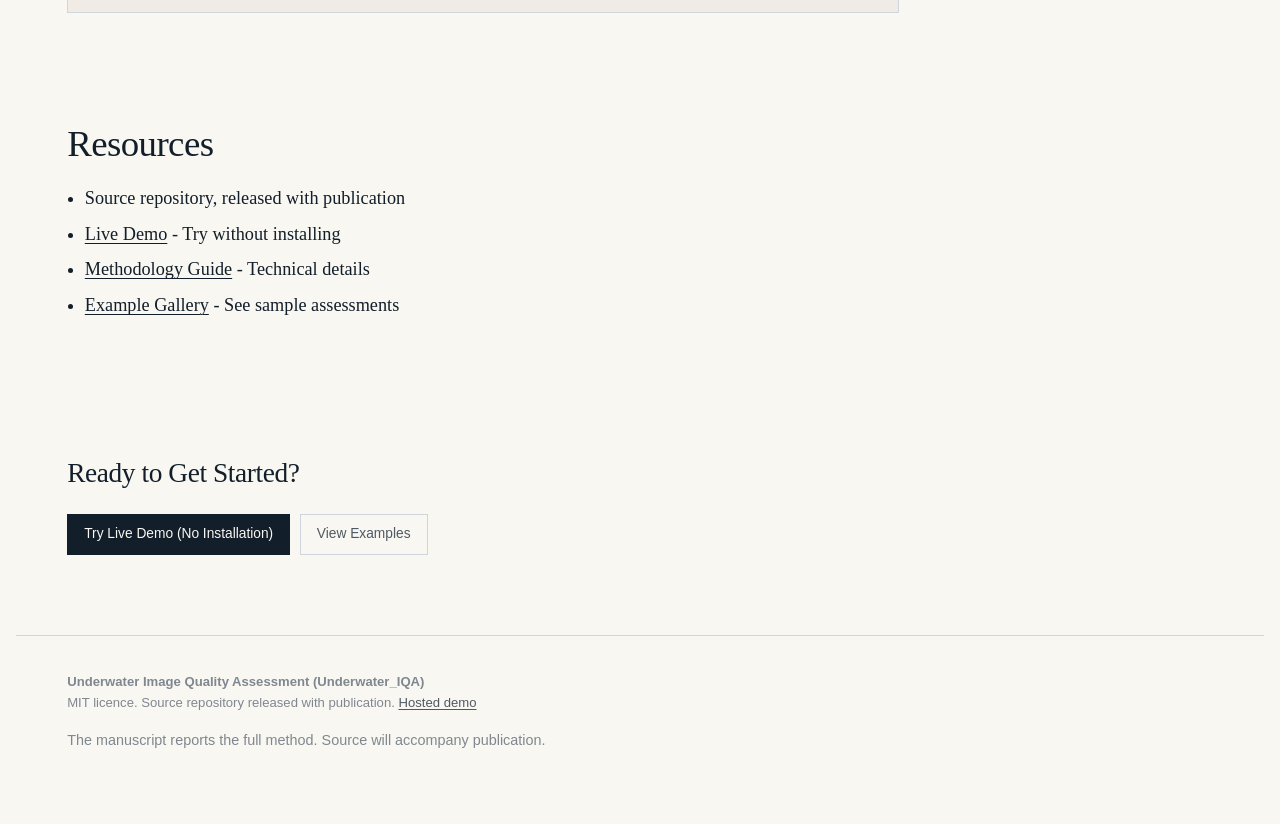
==== commit 34594881: "Rebuild the project page and correct unsupported claims The page read as marketing rather than as a " ====
--- a/docs/documentation.html
+++ b/docs/documentation.html
@@ -5,20 +5,18 @@
     <meta name="viewport" content="width=device-width, initial-scale=1.0" />
     <title>Documentation - Underwater_IQA</title>
     <meta name="description" content="Complete documentation for Underwater_IQA system including installation, usage, and API reference." />
-    <link rel="stylesheet" href="css/style.css" />
-  </head>
+    <link rel="stylesheet" href="css/style.css" /></head>
   <body>
     <!-- Navigation -->
     <header>
       <nav>
-        <a href="index.html" class="logo">🌊 Underwater_IQA</a>
+        <a href="index.html" class="logo">Underwater_IQA</a>
         <ul class="nav-links">
           <li><a href="index.html">Home</a></li>
           <li><a href="documentation.html">Documentation</a></li>
           <li><a href="gallery.html">Gallery</a></li>
           <li><a href="methodology.html">Methodology</a></li>
-          <li>
-            <a href="https://huggingface.co/spaces/Alzayats/underwater-image-quality" target="_blank">Live Demo</a>
+          <li><a href="https://huggingface.co/spaces/Alzayats/underwater-image-quality" target="_blank">Live Demo</a>
           </li>
         </ul>
       </nav>
@@ -47,8 +45,9 @@
           <pre><code>pip install underwater-iqa</code></pre>
 
           <h3>From Source</h3>
-          <pre><code>git clone https://github.com/alzayats/Image_Quality_Assessment.git
-cd Image_Quality_Assessment/Underwater_IQA
+          <p style="font-size: 0.92rem">The source repository is private until the manuscript is published. The commands below will work once it is released.</p>
+          <pre><code>git clone https://github.com/open-AIMS/UNIQAT.git
+cd UNIQAT
 pip install -e .</code></pre>
 
           <h3>GPU Support (Optional)</h3>
@@ -58,7 +57,7 @@
 pip install torch torchvision torchaudio --index-url https://download.pytorch.org/whl/cu118</code></pre>
 
           <h3>Verify Installation</h3>
-          <pre><code>python -c "from underwater_iqa import UnderwaterImageAssessor; print('✓ Installation successful!')"</code></pre>
+          <pre><code>python -c "from underwater_iqa import UnderwaterImageAssessor; print(' Installation successful!')"</code></pre>
         </section>
       </div>
 
@@ -116,9 +115,9 @@
           <ul>
             <li>Fully interpretable results</li>
             <li>No GPU required</li>
-            <li>42 hand-crafted metrics</li>
-            <li>Speed: 40-60 images/sec on HPC (64 cores)</li>
-            <li>Accuracy: MAE 8.5 ± 2.1</li>
+            <li>37 hand-crafted metrics</li>
+            <li>Throughput: 7.9 images/sec on a 64 core node with 48 workers, measured over 130,845 survey images</li>
+            <li>Single core: 0.40 images/sec, roughly 2.5 s per 2.8 megapixel image</li>
           </ul>
 
           <h3>Deep Learning</h3>
@@ -131,11 +130,11 @@
 
           <p><strong>Characteristics:</strong></p>
           <ul>
-            <li>Ultra-fast inference</li>
+            <li>Single forward pass per image</li>
             <li>Requires GPU for best performance</li>
             <li>4 model architectures available</li>
-            <li>Speed: 500-1000 images/sec on RTX 3090</li>
-            <li>Accuracy: MAE 5.2 ± 1.6</li>
+            <li>Forward pass: 934 to 2,715 images/sec on an RTX 4090, depending on architecture</li>
+            <li>Fidelity to the traditional metrics depends entirely on your training data. Models are not shipped pre-trained</li>
           </ul>
 
           <h3>Hybrid Ensemble (Recommended)</h3>
@@ -149,11 +148,11 @@
 
           <p><strong>Characteristics:</strong></p>
           <ul>
-            <li>Best overall accuracy</li>
+            <li>Retains the interpretability of the traditional metrics</li>
             <li>Combines speed and interpretability</li>
             <li>Configurable weighting</li>
-            <li>Speed: 8-12 images/sec</li>
-            <li>Accuracy: MAE 4.8 ± 1.4 ⭐</li>
+            <li>Throughput is bounded by the traditional branch, so expect the traditional figure</li>
+            <li>Useful while you are establishing how far to trust a model you trained yourself</li>
           </ul>
         </section>
       </div>
@@ -300,7 +299,7 @@
         <section>
           <h2>Resources</h2>
           <ul>
-            <li><a href="https://github.com/alzayats/Image_Quality_Assessment" target="_blank">GitHub Repository</a> - Source code and issues</li>
+            <li>Source repository, released with publication</li>
             <li><a href="https://huggingface.co/spaces/Alzayats/underwater-image-quality" target="_blank">Live Demo</a> - Try without installing</li>
             <li><a href="methodology.html">Methodology Guide</a> - Technical details</li>
             <li><a href="gallery.html">Example Gallery</a> - See sample assessments</li>
@@ -322,11 +321,9 @@
     <footer>
       <p>
         <strong>Underwater Image Quality Assessment (Underwater_IQA)</strong><br />
-        Version 2.1.0 | Open Source | <a href="https://github.com/alzayats/Image_Quality_Assessment" target="_blank">GitHub Repository</a>
+        MIT licence. Source repository released with publication. <a href="https://huggingface.co/spaces/Alzayats/underwater-image-quality" target="_blank" rel="noopener">Hosted demo</a>
       </p>
-      <p style="margin-top: 1rem; font-size: 0.9rem">
-        For more details, visit the <a href="https://github.com/alzayats/Image_Quality_Assessment/tree/master/Underwater_IQA" target="_blank">GitHub Underwater_IQA folder</a>
-      </p>
+      <p style="margin-top: 1rem; font-size: 0.9rem">The manuscript reports the full method. Source will accompany publication.</p>
     </footer>
 
     <script src="js/main.js"></script>
--- a/docs/css/style.css
+++ b/docs/css/style.css
@@ -1,371 +1,318 @@
-/* Ocean-themed CSS for Underwater_IQA GitHub Pages Site */
+/* ==========================================================================
+   UNIQAT project page
+   Set as a research offprint: warm paper ground, deep sea ink, one rust accent
+   drawn from the reef imagery. Type is Newsreader for prose, Archivo for data.
+   ========================================================================== */
 
 :root {
-  --deep-blue: #001a4d;
-  --ocean-blue: #0047ab;
-  --sky-blue: #0080ff;
-  --light-blue: #87ceeb;
-  --white: #ffffff;
-  --dark-gray: #1a1a1a;
-  --light-gray: #f5f5f5;
-  --accent: #00d4ff;
-  --success: #00cc77;
-  --text-dark: #2c3e50;
-}
-
-* {
+  --paper:      oklch(97.6% 0.008 85);
+  --paper-deep: oklch(94.5% 0.011 85);
+  --ink:        oklch(23% 0.028 248);
+  --ink-soft:   oklch(46% 0.022 248);
+  --ink-faint:  oklch(62% 0.016 248);
+  --rule:       oklch(87% 0.012 248);
+  --rust:       oklch(53% 0.135 42);
+  --sea:        oklch(52% 0.075 188);
+
+  --measure: 34rem;
+  --rail: 13rem;
+  --gap: clamp(1.5rem, 4vw, 4rem);
+
+  --step--1: clamp(0.82rem, 0.79rem + 0.14vw, 0.9rem);
+  --step-0:  clamp(1.02rem, 0.98rem + 0.2vw, 1.14rem);
+  --step-1:  clamp(1.32rem, 1.2rem + 0.6vw, 1.6rem);
+  --step-2:  clamp(1.7rem, 1.45rem + 1.2vw, 2.3rem);
+  --step-3:  clamp(2.3rem, 1.7rem + 2.8vw, 4.1rem);
+}
+
+*, *::before, *::after { box-sizing: border-box; }
+
+html { -webkit-text-size-adjust: 100%; }
+
+body {
   margin: 0;
-  padding: 0;
-  box-sizing: border-box;
-}
-
-body {
-  font-family: 'Segoe UI', Tahoma, Geneva, Verdana, sans-serif;
-  line-height: 1.6;
-  color: var(--text-dark);
-  background-color: var(--light-gray);
-}
-
-/* Header and Navigation */
-header {
-  background: linear-gradient(135deg, var(--deep-blue) 0%, var(--ocean-blue) 100%);
-  color: var(--white);
-  padding: 1rem 0;
-  box-shadow: 0 2px 10px rgba(0, 0, 0, 0.1);
-  position: sticky;
-  top: 0;
-  z-index: 1000;
-}
-
-nav {
-  max-width: 1200px;
-  margin: 0 auto;
-  display: flex;
-  justify-content: space-between;
-  align-items: center;
-  padding: 0 2rem;
-}
-
-.logo {
-  font-size: 1.5rem;
-  font-weight: bold;
-  color: var(--accent);
-  text-decoration: none;
-}
-
+  background: var(--paper);
+  color: var(--ink);
+  font-family: Newsreader, Georgia, "Times New Roman", serif;
+  font-size: var(--step-0);
+  line-height: 1.62;
+  font-optical-sizing: auto;
+  text-rendering: optimizeLegibility;
+}
+
+h1, h2, h3 { line-height: 1.14; font-weight: 500; letter-spacing: -0.015em; margin: 0; }
+p { margin: 0 0 1.1em; max-width: var(--measure); }
+a { color: inherit; text-underline-offset: 0.18em; text-decoration-thickness: 1px; }
+a:hover { color: var(--rust); }
+img { max-width: 100%; display: block; }
+
+.label {
+  font-family: Archivo, "Helvetica Neue", Arial, sans-serif;
+  font-size: 0.68rem;
+  font-weight: 600;
+  letter-spacing: 0.14em;
+  text-transform: uppercase;
+  color: var(--ink-faint);
+}
+
+.shell { max-width: 78rem; margin: 0 auto; padding: 0 var(--gap); }
+
+/* ---------- masthead ---------- */
+.masthead { border-bottom: 1px solid var(--rule); }
+.masthead .shell {
+  display: flex; align-items: baseline; justify-content: space-between;
+  gap: 1.5rem; padding-top: 1.4rem; padding-bottom: 1.4rem; flex-wrap: wrap;
+}
+.wordmark { font-size: 1.05rem; letter-spacing: 0.02em; text-decoration: none; font-weight: 500; }
+.wordmark b { font-weight: 600; }
+.masthead nav { display: flex; gap: 1.4rem; flex-wrap: wrap; }
+.masthead nav a {
+  font-family: Archivo, sans-serif; font-size: 0.83rem; text-decoration: none; color: var(--ink-soft);
+}
+.masthead nav a:hover { color: var(--rust); }
+
+/* ---------- title block ---------- */
+.title-block { padding: clamp(3rem, 8vw, 6.5rem) 0 clamp(2rem, 5vw, 3.5rem); }
+.title-block h1 {
+  font-size: var(--step-3);
+  max-width: 22ch;
+  margin-bottom: 1.2rem;
+  font-weight: 400;
+}
+.standfirst {
+  font-size: var(--step-1);
+  color: var(--ink-soft);
+  max-width: 42ch;
+  line-height: 1.42;
+}
+.byline {
+  margin-top: 2.4rem; display: flex; flex-wrap: wrap; gap: 0.5rem 2.2rem;
+  font-family: Archivo, sans-serif; font-size: 0.88rem; color: var(--ink-soft);
+}
+.byline b { color: var(--ink); font-weight: 600; }
+
+.actions { margin-top: 2rem; display: flex; flex-wrap: wrap; gap: 0.6rem; }
+.actions a {
+  font-family: Archivo, sans-serif; font-size: 0.86rem; font-weight: 500;
+  text-decoration: none; padding: 0.5rem 1rem; border: 1px solid var(--ink);
+  transition: background 160ms cubic-bezier(0.22,1,0.36,1), color 160ms;
+}
+.actions a:first-child { background: var(--ink); color: var(--paper); }
+.actions a:first-child:hover { background: var(--rust); border-color: var(--rust); color: var(--paper); }
+.actions a:not(:first-child) { border-color: var(--rule); color: var(--ink-soft); }
+.actions a:not(:first-child):hover { border-color: var(--ink); color: var(--ink); }
+
+/* ---------- the comparison, the one thing worth remembering ---------- */
+.compare-wrap { padding-bottom: clamp(3rem, 7vw, 5rem); }
+.compare {
+  position: relative; overflow: hidden; background: var(--ink);
+  aspect-ratio: 791 / 537; cursor: ew-resize; user-select: none;
+  border: 1px solid var(--rule);
+}
+.compare img { position: absolute; inset: 0; width: 100%; height: 100%; object-fit: cover; }
+.compare .top { clip-path: inset(0 0 0 var(--split, 50%)); }
+.compare .handle {
+  position: absolute; top: 0; bottom: 0; left: var(--split, 50%);
+  width: 2px; background: var(--paper); transform: translateX(-1px);
+}
+.compare .handle::after {
+  content: ""; position: absolute; top: 50%; left: 50%;
+  width: 2.6rem; height: 2.6rem; transform: translate(-50%, -50%);
+  border: 2px solid var(--paper); border-radius: 50%;
+}
+.compare figcaption {
+  position: absolute; bottom: 0; left: 0; right: 0;
+  display: flex; justify-content: space-between; padding: 0.7rem 0.9rem;
+  font-family: Archivo, sans-serif; font-size: 0.72rem; letter-spacing: 0.08em;
+  text-transform: uppercase; color: var(--paper);
+  background: linear-gradient(to top, oklch(20% 0.03 248 / 0.72), transparent);
+}
+.compare-note { margin-top: 0.9rem; font-size: var(--step--1); color: var(--ink-soft); max-width: 60ch; }
+
+/* ---------- article grid: metadata rail + prose ---------- */
+.band { border-top: 1px solid var(--rule); padding: clamp(2.5rem, 6vw, 4.5rem) 0; }
+.band > .shell { display: grid; grid-template-columns: var(--rail) minmax(0, 1fr); gap: var(--gap); }
+.band h2 { font-size: var(--step-2); max-width: 20ch; margin-bottom: 1.4rem; }
+.rail { position: sticky; top: 2rem; align-self: start; }
+
+.prose > :last-child { margin-bottom: 0; }
+.lede { font-size: var(--step-1); line-height: 1.45; color: var(--ink); max-width: 40ch; }
+
+/* ---------- findings table ---------- */
+.findings { width: 100%; border-collapse: collapse; margin: 1.6rem 0 0; font-family: Archivo, sans-serif; }
+.findings th, .findings td { text-align: left; padding: 0.72rem 1rem 0.72rem 0; border-bottom: 1px solid var(--rule); vertical-align: baseline; }
+.findings th { font-size: 0.7rem; letter-spacing: 0.12em; text-transform: uppercase; color: var(--ink-faint); font-weight: 600; }
+.findings td:first-child { font-size: 0.92rem; }
+.findings .num { font-variant-numeric: tabular-nums lining-nums; font-size: 1.02rem; white-space: nowrap; }
+.findings td small { display: block; font-size: 0.78rem; color: var(--ink-faint); margin-top: 0.15rem; line-height: 1.4; }
+
+/* ---------- category list, set as a run-in index not cards ---------- */
+.categories { columns: 2; column-gap: var(--gap); margin: 1.4rem 0 0; padding: 0; list-style: none; max-width: 46rem; }
+.categories li { break-inside: avoid; padding: 0.55rem 0; border-bottom: 1px solid var(--rule); display: flex; gap: 0.9rem; align-items: baseline; }
+.categories .n { font-family: Archivo, sans-serif; font-variant-numeric: tabular-nums; font-size: 0.8rem; color: var(--rust); min-width: 1.4rem; }
+.categories span:last-child { font-size: 0.98rem; }
+
+/* ---------- pull quote for the physics ---------- */
+.pull { border-left: 2px solid var(--rust); padding-left: 1.4rem; margin: 2rem 0; max-width: 38ch; font-size: var(--step-1); line-height: 1.45; color: var(--ink); }
+
+/* ---------- citation ---------- */
+.cite {
+  font-family: Archivo, sans-serif; font-size: 0.83rem; line-height: 1.65;
+  background: var(--paper-deep); padding: 1.2rem 1.3rem; border: 1px solid var(--rule);
+  white-space: pre-wrap; overflow-x: auto; max-width: 46rem; color: var(--ink-soft);
+}
+
+/* ---------- status note ---------- */
+.status { display: flex; gap: 0.7rem; align-items: baseline; font-family: Archivo, sans-serif; font-size: 0.83rem; color: var(--ink-soft); }
+.status .dot { width: 0.42rem; height: 0.42rem; border-radius: 50%; background: var(--rust); flex: none; transform: translateY(-0.15rem); }
+
+/* ---------- footer ---------- */
+footer { border-top: 1px solid var(--rule); padding: 2.5rem 0 4rem; }
+footer .shell { display: flex; justify-content: space-between; gap: 1.5rem; flex-wrap: wrap; font-family: Archivo, sans-serif; font-size: 0.82rem; color: var(--ink-faint); }
+footer a { color: var(--ink-soft); }
+
+/* ---------- generic content pages ---------- */
+.doc { padding: clamp(2rem, 5vw, 3.5rem) 0 4rem; }
+.doc h2 { font-size: var(--step-2); margin: 2.6rem 0 1rem; }
+.doc h3 { font-size: var(--step-1); margin: 2rem 0 0.7rem; }
+.doc ul, .doc ol { max-width: var(--measure); padding-left: 1.1rem; }
+.doc li { margin-bottom: 0.4rem; }
+.doc pre { font-family: Archivo, ui-monospace, monospace; background: var(--paper-deep); border: 1px solid var(--rule); padding: 1rem 1.2rem; overflow-x: auto; font-size: 0.84rem; line-height: 1.6; }
+.doc code { font-family: ui-monospace, SFMono-Regular, Menlo, monospace; font-size: 0.88em; background: var(--paper-deep); padding: 0.1em 0.35em; }
+.doc pre code { background: none; padding: 0; }
+.doc table { width: 100%; border-collapse: collapse; font-family: Archivo, sans-serif; font-size: 0.88rem; margin: 1.2rem 0; }
+.doc th, .doc td { text-align: left; padding: 0.6rem 1rem 0.6rem 0; border-bottom: 1px solid var(--rule); }
+.doc th { font-size: 0.7rem; letter-spacing: 0.1em; text-transform: uppercase; color: var(--ink-faint); }
+
+.figure-row { display: grid; grid-template-columns: repeat(auto-fit, minmax(16rem, 1fr)); gap: 1.2rem; margin: 1.6rem 0; }
+.figure-row figure { margin: 0; }
+.figure-row img { border: 1px solid var(--rule); }
+.figure-row figcaption { font-family: Archivo, sans-serif; font-size: 0.76rem; color: var(--ink-faint); margin-top: 0.5rem; line-height: 1.5; }
+
+@media (max-width: 62rem) {
+  .band > .shell { grid-template-columns: 1fr; gap: 1.2rem; }
+  .rail { position: static; }
+  .categories { columns: 1; }
+}
+
+@media (prefers-reduced-motion: reduce) {
+  *, *::before, *::after { animation: none !important; transition: none !important; }
+}
+
+/* ---------- lightbox and code copy, used by the gallery and docs pages ---------- */
+.lightbox {
+  position: fixed; inset: 0; z-index: 50; display: grid; place-items: center;
+  background: oklch(20% 0.03 248 / 0.92); padding: clamp(1rem, 5vw, 4rem);
+}
+.lightbox img { max-width: 100%; max-height: 85vh; object-fit: contain; }
+.lightbox-close {
+  position: absolute; top: 1.2rem; right: 1.2rem;
+  font-family: Archivo, sans-serif; font-size: 0.78rem; letter-spacing: 0.1em;
+  text-transform: uppercase; color: var(--paper); background: none;
+  border: 1px solid oklch(100% 0 0 / 0.4); padding: 0.45rem 0.9rem; cursor: pointer;
+}
+.lightbox-close:hover { border-color: var(--paper); }
+
+.copy-btn {
+  position: absolute; top: 0.5rem; right: 0.5rem; opacity: 0;
+  font-family: Archivo, sans-serif; font-size: 0.68rem; letter-spacing: 0.08em;
+  text-transform: uppercase; color: var(--ink-soft); background: var(--paper);
+  border: 1px solid var(--rule); padding: 0.3rem 0.6rem; cursor: pointer;
+  transition: opacity 140ms ease-out;
+}
+pre:hover .copy-btn, .copy-btn:focus-visible { opacity: 1; }
+
+:focus-visible { outline: 2px solid var(--rust); outline-offset: 3px; }
+
+/* ==========================================================================
+   Compatibility layer for the methodology, documentation and gallery pages.
+   Their markup predates this stylesheet; these rules map the old class names
+   onto the same type, colour and spacing system as the home page rather than
+   leaving them unstyled or reintroducing card-and-shadow styling.
+   ========================================================================== */
+
+body > header {
+  border-bottom: 1px solid var(--rule);
+}
+body > header nav {
+  max-width: 78rem; margin: 0 auto; padding: 1.4rem var(--gap);
+  display: flex; align-items: baseline; justify-content: space-between; gap: 1.5rem; flex-wrap: wrap;
+}
+body > header .logo {
+  font-size: 1.05rem; font-weight: 600; text-decoration: none; letter-spacing: 0.02em;
+}
 .nav-links {
-  display: flex;
-  list-style: none;
-  gap: 2rem;
-}
-
+  display: flex; gap: 1.4rem; list-style: none; margin: 0; padding: 0; flex-wrap: wrap;
+}
 .nav-links a {
-  color: var(--white);
-  text-decoration: none;
-  transition: color 0.3s ease;
-  font-weight: 500;
-}
-
-.nav-links a:hover {
-  color: var(--accent);
-}
-
-/* Hero Section */
+  font-family: Archivo, sans-serif; font-size: 0.83rem; text-decoration: none; color: var(--ink-soft);
+}
+.nav-links a:hover { color: var(--rust); }
+
 .hero {
-  background: linear-gradient(135deg, var(--deep-blue) 0%, var(--ocean-blue) 50%, var(--sky-blue) 100%);
-  color: var(--white);
-  padding: 6rem 2rem;
-  text-align: center;
-  min-height: 500px;
-  display: flex;
-  flex-direction: column;
-  justify-content: center;
-  align-items: center;
-}
-
-.hero h1 {
-  font-size: 3.5rem;
-  margin-bottom: 1rem;
-  text-shadow: 2px 2px 4px rgba(0, 0, 0, 0.3);
-}
-
-.hero p {
-  font-size: 1.3rem;
-  margin-bottom: 2rem;
-  max-width: 800px;
-  text-shadow: 1px 1px 2px rgba(0, 0, 0, 0.3);
-}
-
-.cta-buttons {
-  display: flex;
-  gap: 1rem;
-  justify-content: center;
-  flex-wrap: wrap;
-}
-
+  max-width: 78rem; margin: 0 auto;
+  padding: clamp(2.5rem, 6vw, 4.5rem) var(--gap) clamp(1.5rem, 3vw, 2.5rem) !important;
+  border-bottom: 1px solid var(--rule);
+}
+.hero h1 { font-size: var(--step-3); font-weight: 400; max-width: 20ch; margin-bottom: 0.8rem; }
+.hero p { font-size: var(--step-1); color: var(--ink-soft); max-width: 44ch; line-height: 1.42; }
+
+.container {
+  max-width: 78rem; margin: 0 auto; padding: clamp(2rem, 4vw, 3rem) var(--gap);
+}
+.container > section > h2 { font-size: var(--step-2); margin: 0 0 1.2rem; }
+.container > section > h3 { font-size: var(--step-1); margin: 2rem 0 0.7rem; }
+.container ul, .container ol { max-width: var(--measure); padding-left: 1.1rem; }
+.container li { margin-bottom: 0.4rem; }
+.container pre {
+  position: relative; font-family: ui-monospace, SFMono-Regular, Menlo, monospace;
+  background: var(--paper-deep); border: 1px solid var(--rule);
+  padding: 1rem 1.2rem; overflow-x: auto; font-size: 0.82rem; line-height: 1.65; max-width: 52rem;
+}
+.container code { font-family: ui-monospace, SFMono-Regular, Menlo, monospace; font-size: 0.88em; }
+.container pre code { background: none; padding: 0; }
+.container > section > p > code,
+.container li > code { background: var(--paper-deep); padding: 0.1em 0.35em; }
+.container table { width: 100%; max-width: 56rem; border-collapse: collapse; font-family: Archivo, sans-serif; font-size: 0.88rem; }
+.container th, .container td { text-align: left; padding: 0.65rem 1rem 0.65rem 0; border-bottom: 1px solid var(--rule); vertical-align: baseline; }
+.container th { font-size: 0.7rem; letter-spacing: 0.1em; text-transform: uppercase; color: var(--ink-faint); font-weight: 600; }
+
+.features-grid {
+  display: grid; grid-template-columns: repeat(auto-fit, minmax(15rem, 1fr));
+  gap: 0 var(--gap); margin: 1.4rem 0; max-width: 62rem;
+}
+/* deliberately a bordered block, not a floating card */
+.feature-card { padding: 1.1rem 0; border-top: 1px solid var(--rule); }
+.feature-card h3 { font-size: 1.02rem; margin: 0 0 0.4rem; font-weight: 500; }
+.feature-card p { font-size: 0.94rem; color: var(--ink-soft); margin: 0; }
+.feature-card ul { margin-top: 0.7rem !important; }
+
+.cta-buttons { display: flex; flex-wrap: wrap; gap: 0.6rem; margin-top: 1.6rem; }
 .btn {
-  display: inline-block;
-  padding: 0.8rem 2rem;
-  border-radius: 5px;
-  text-decoration: none;
-  font-weight: 600;
-  transition: all 0.3s ease;
-  cursor: pointer;
-  border: none;
-  font-size: 1rem;
-}
-
-.btn-primary {
-  background-color: var(--accent);
-  color: var(--deep-blue);
-}
-
-.btn-primary:hover {
-  background-color: var(--light-blue);
-  transform: translateY(-2px);
-  box-shadow: 0 5px 15px rgba(0, 212, 255, 0.4);
-}
-
-.btn-secondary {
-  background-color: transparent;
-  color: var(--white);
-  border: 2px solid var(--accent);
-}
-
-.btn-secondary:hover {
-  background-color: var(--accent);
-  color: var(--deep-blue);
-  transform: translateY(-2px);
-}
-
-/* Main Content */
-main {
-  max-width: 1200px;
-  margin: 0 auto;
-  padding: 2rem;
-}
-
-.container {
-  background: var(--white);
-  border-radius: 8px;
-  padding: 2rem;
-  margin-bottom: 2rem;
-  box-shadow: 0 2px 8px rgba(0, 0, 0, 0.1);
-}
-
-/* Section Styles */
-section {
-  margin-bottom: 3rem;
-}
-
-h2 {
-  color: var(--ocean-blue);
-  font-size: 2rem;
-  margin-bottom: 1.5rem;
-  border-bottom: 3px solid var(--accent);
-  padding-bottom: 0.5rem;
-}
-
-h3 {
-  color: var(--sky-blue);
-  font-size: 1.5rem;
-  margin-top: 1.5rem;
-  margin-bottom: 1rem;
-}
-
-/* Features Grid */
-.features-grid {
-  display: grid;
-  grid-template-columns: repeat(auto-fit, minmax(300px, 1fr));
-  gap: 2rem;
-  margin: 2rem 0;
-}
-
-.feature-card {
-  background: linear-gradient(135deg, var(--light-blue) 0%, rgba(0, 128, 255, 0.1) 100%);
-  padding: 1.5rem;
-  border-radius: 8px;
-  border-left: 4px solid var(--accent);
-  transition: transform 0.3s ease, box-shadow 0.3s ease;
-}
-
-.feature-card:hover {
-  transform: translateY(-5px);
-  box-shadow: 0 5px 15px rgba(0, 128, 255, 0.2);
-}
-
-.feature-card h3 {
-  color: var(--ocean-blue);
-  margin-top: 0;
-}
-
-/* Code Blocks */
-code {
-  background-color: var(--dark-gray);
-  color: var(--accent);
-  padding: 0.2rem 0.4rem;
-  border-radius: 3px;
-  font-family: 'Courier New', monospace;
-  font-size: 0.9rem;
-}
-
-pre {
-  background-color: var(--dark-gray);
-  color: var(--light-gray);
-  padding: 1.5rem;
-  border-radius: 8px;
-  overflow-x: auto;
-  margin: 1rem 0;
-  border-left: 4px solid var(--accent);
-}
-
-pre code {
-  background-color: transparent;
-  color: var(--light-gray);
-  padding: 0;
-}
-
-/* Gallery */
-.gallery {
-  display: grid;
-  grid-template-columns: repeat(auto-fit, minmax(250px, 1fr));
-  gap: 2rem;
-  margin: 2rem 0;
-}
-
-.gallery-item {
-  position: relative;
-  border-radius: 8px;
-  overflow: hidden;
-  box-shadow: 0 4px 12px rgba(0, 0, 0, 0.1);
-  transition: transform 0.3s ease, box-shadow 0.3s ease;
-  cursor: pointer;
-}
-
-.gallery-item:hover {
-  transform: scale(1.05);
-  box-shadow: 0 8px 20px rgba(0, 128, 255, 0.3);
-}
-
-.gallery-item img {
-  width: 100%;
-  height: 250px;
-  object-fit: cover;
-  display: block;
-}
-
-.gallery-caption {
-  background: linear-gradient(to top, rgba(0, 26, 77, 0.8), transparent);
-  color: var(--white);
-  padding: 1rem;
-  position: absolute;
-  bottom: 0;
-  width: 100%;
-  font-size: 0.9rem;
-}
-
-/* Table Styles */
-table {
-  width: 100%;
-  border-collapse: collapse;
-  margin: 1.5rem 0;
-}
-
-th {
-  background-color: var(--ocean-blue);
-  color: var(--white);
-  padding: 1rem;
-  text-align: left;
-}
-
-td {
-  padding: 0.8rem;
-  border-bottom: 1px solid var(--light-gray);
-}
-
-tr:hover {
-  background-color: rgba(0, 128, 255, 0.05);
-}
-
-/* Footer */
-footer {
-  background: linear-gradient(135deg, var(--deep-blue) 0%, var(--ocean-blue) 100%);
-  color: var(--white);
-  text-align: center;
-  padding: 2rem;
-  margin-top: 3rem;
-}
-
-footer a {
-  color: var(--accent);
-  text-decoration: none;
-}
-
-footer a:hover {
-  text-decoration: underline;
-}
-
-/* Responsive Design */
-@media (max-width: 768px) {
-  .nav-links {
-    flex-direction: column;
-    gap: 1rem;
-  }
-
-  .hero h1 {
-    font-size: 2.5rem;
-  }
-
-  .hero p {
-    font-size: 1.1rem;
-  }
-
-  .cta-buttons {
-    flex-direction: column;
-    align-items: stretch;
-  }
-
-  .btn {
-    text-align: center;
-  }
-
-  main {
-    padding: 1rem;
-  }
-
-  .container {
-    padding: 1.5rem;
-  }
-
-  .features-grid {
-    grid-template-columns: 1fr;
-  }
-
-  .gallery {
-    grid-template-columns: 1fr;
-  }
-}
-
-/* Utility Classes */
-.highlight {
-  color: var(--accent);
-  font-weight: 600;
-}
-
-.text-center {
-  text-align: center;
-}
-
-.mt-2 {
-  margin-top: 2rem;
-}
-
-.mb-2 {
-  margin-bottom: 2rem;
-}
-
-.flex-center {
-  display: flex;
-  justify-content: center;
-  align-items: center;
-}
+  font-family: Archivo, sans-serif; font-size: 0.86rem; font-weight: 500;
+  text-decoration: none; padding: 0.5rem 1rem; border: 1px solid var(--rule); color: var(--ink-soft);
+  transition: background 160ms cubic-bezier(0.22,1,0.36,1), color 160ms, border-color 160ms;
+}
+.btn:hover { border-color: var(--ink); color: var(--ink); }
+.btn-primary { background: var(--ink); border-color: var(--ink); color: var(--paper); }
+.btn-primary:hover { background: var(--rust); border-color: var(--rust); color: var(--paper); }
+
+.gallery, .gallery-grid {
+  display: grid; grid-template-columns: repeat(auto-fit, minmax(17rem, 1fr));
+  gap: var(--gap); margin: 1.6rem 0;
+}
+.gallery-item img { border: 1px solid var(--rule); width: 100%; }
+.gallery-caption, .gallery-item p {
+  font-family: Archivo, sans-serif; font-size: 0.78rem; color: var(--ink-faint);
+  margin-top: 0.5rem; line-height: 1.5;
+}
+.highlight { color: var(--rust); font-style: italic; }
+.text-center { text-align: left; }   /* centring everything reads as templated */
+.mt-2 { margin-top: 1.4rem; }
+
+body > footer:not(.shell) {
+  border-top: 1px solid var(--rule); margin-top: 2rem;
+  padding: 2.2rem var(--gap) 3.5rem; max-width: 78rem; margin-inline: auto;
+  font-family: Archivo, sans-serif; font-size: 0.82rem; color: var(--ink-faint);
+}
+body > footer a { color: var(--ink-soft); }
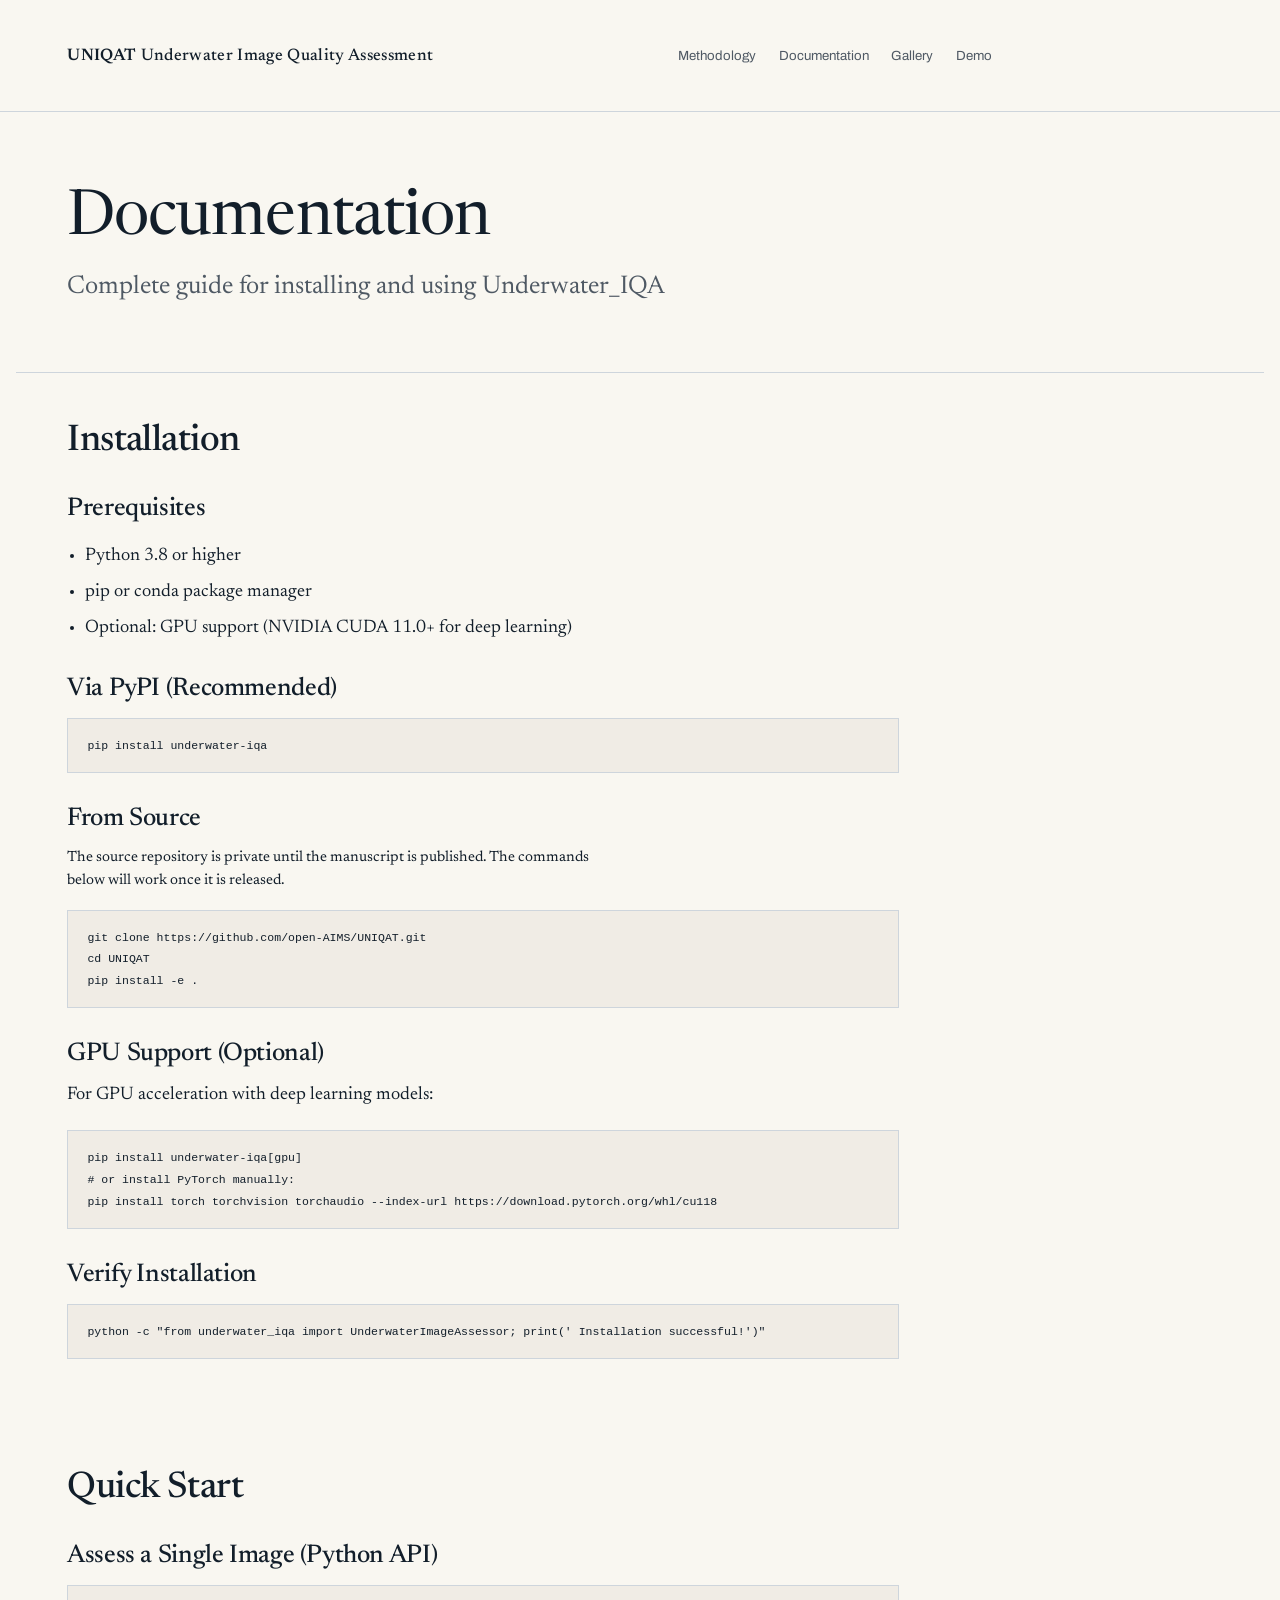
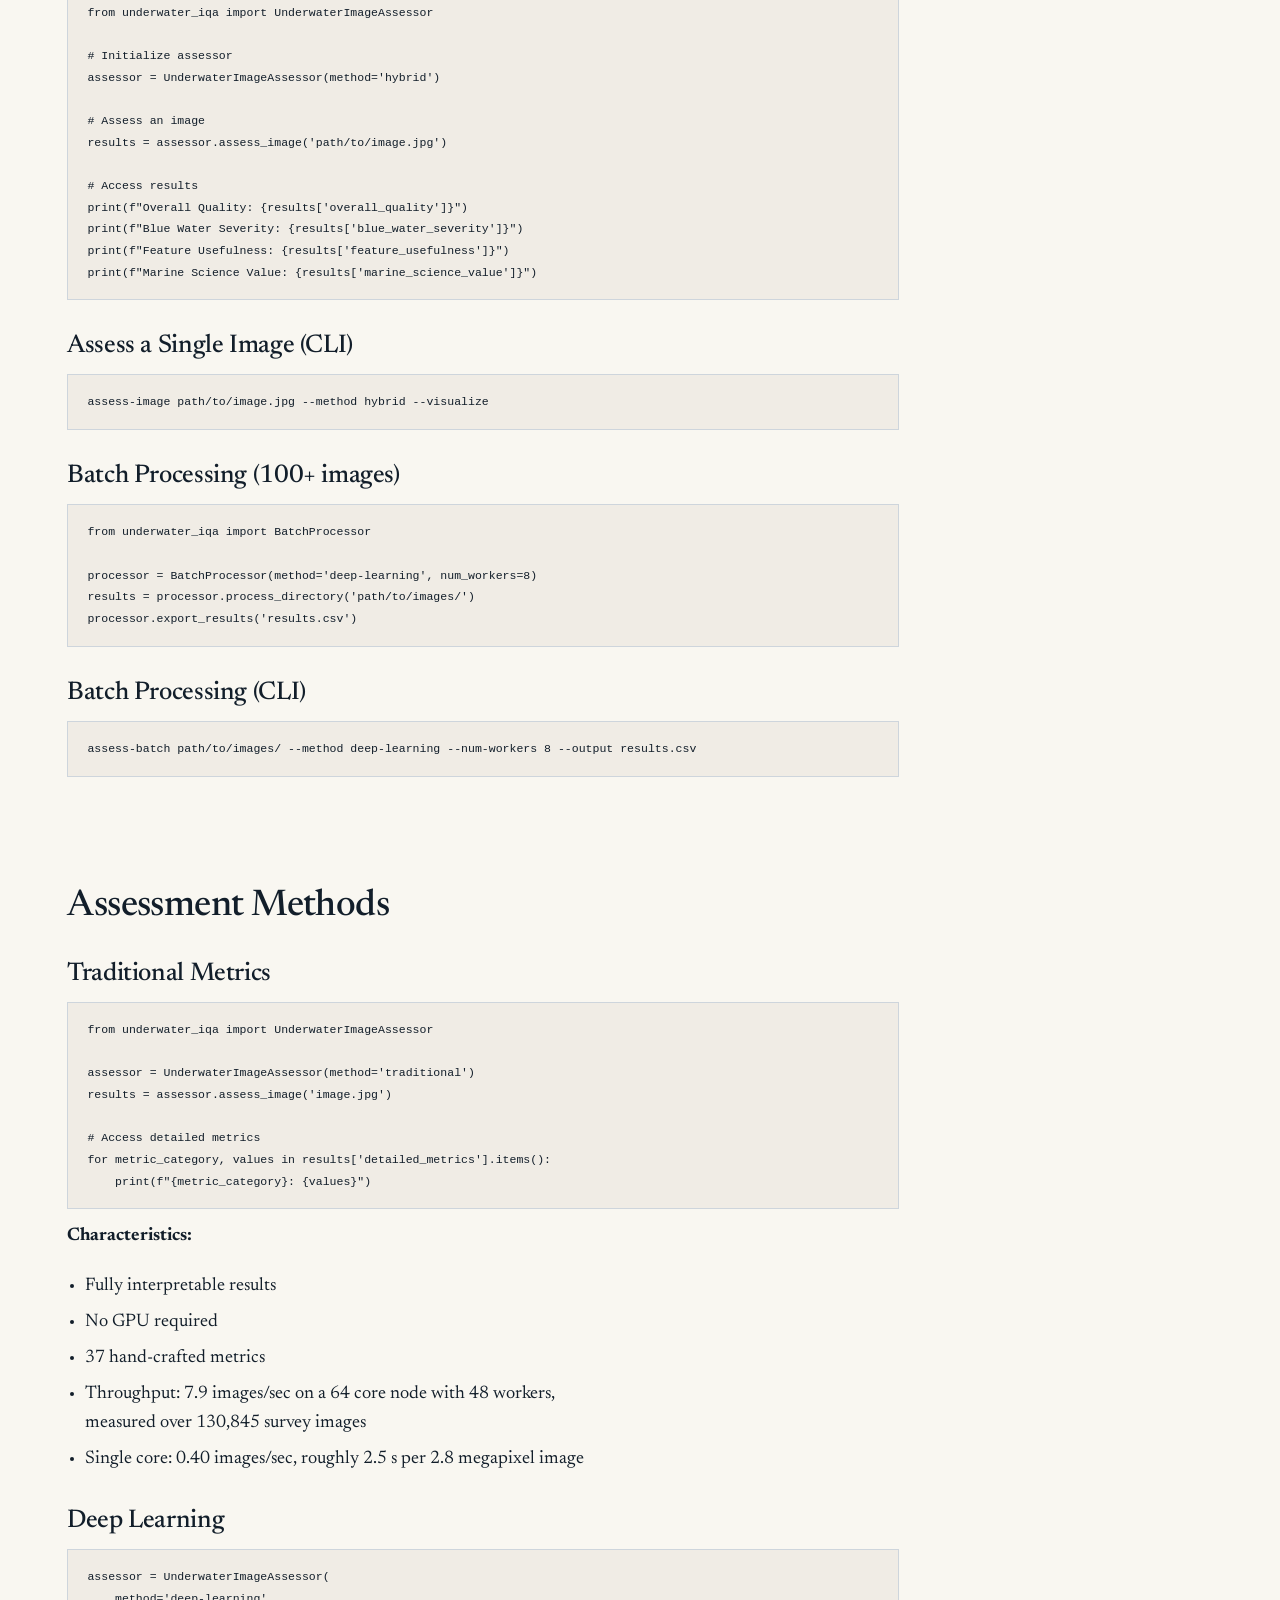
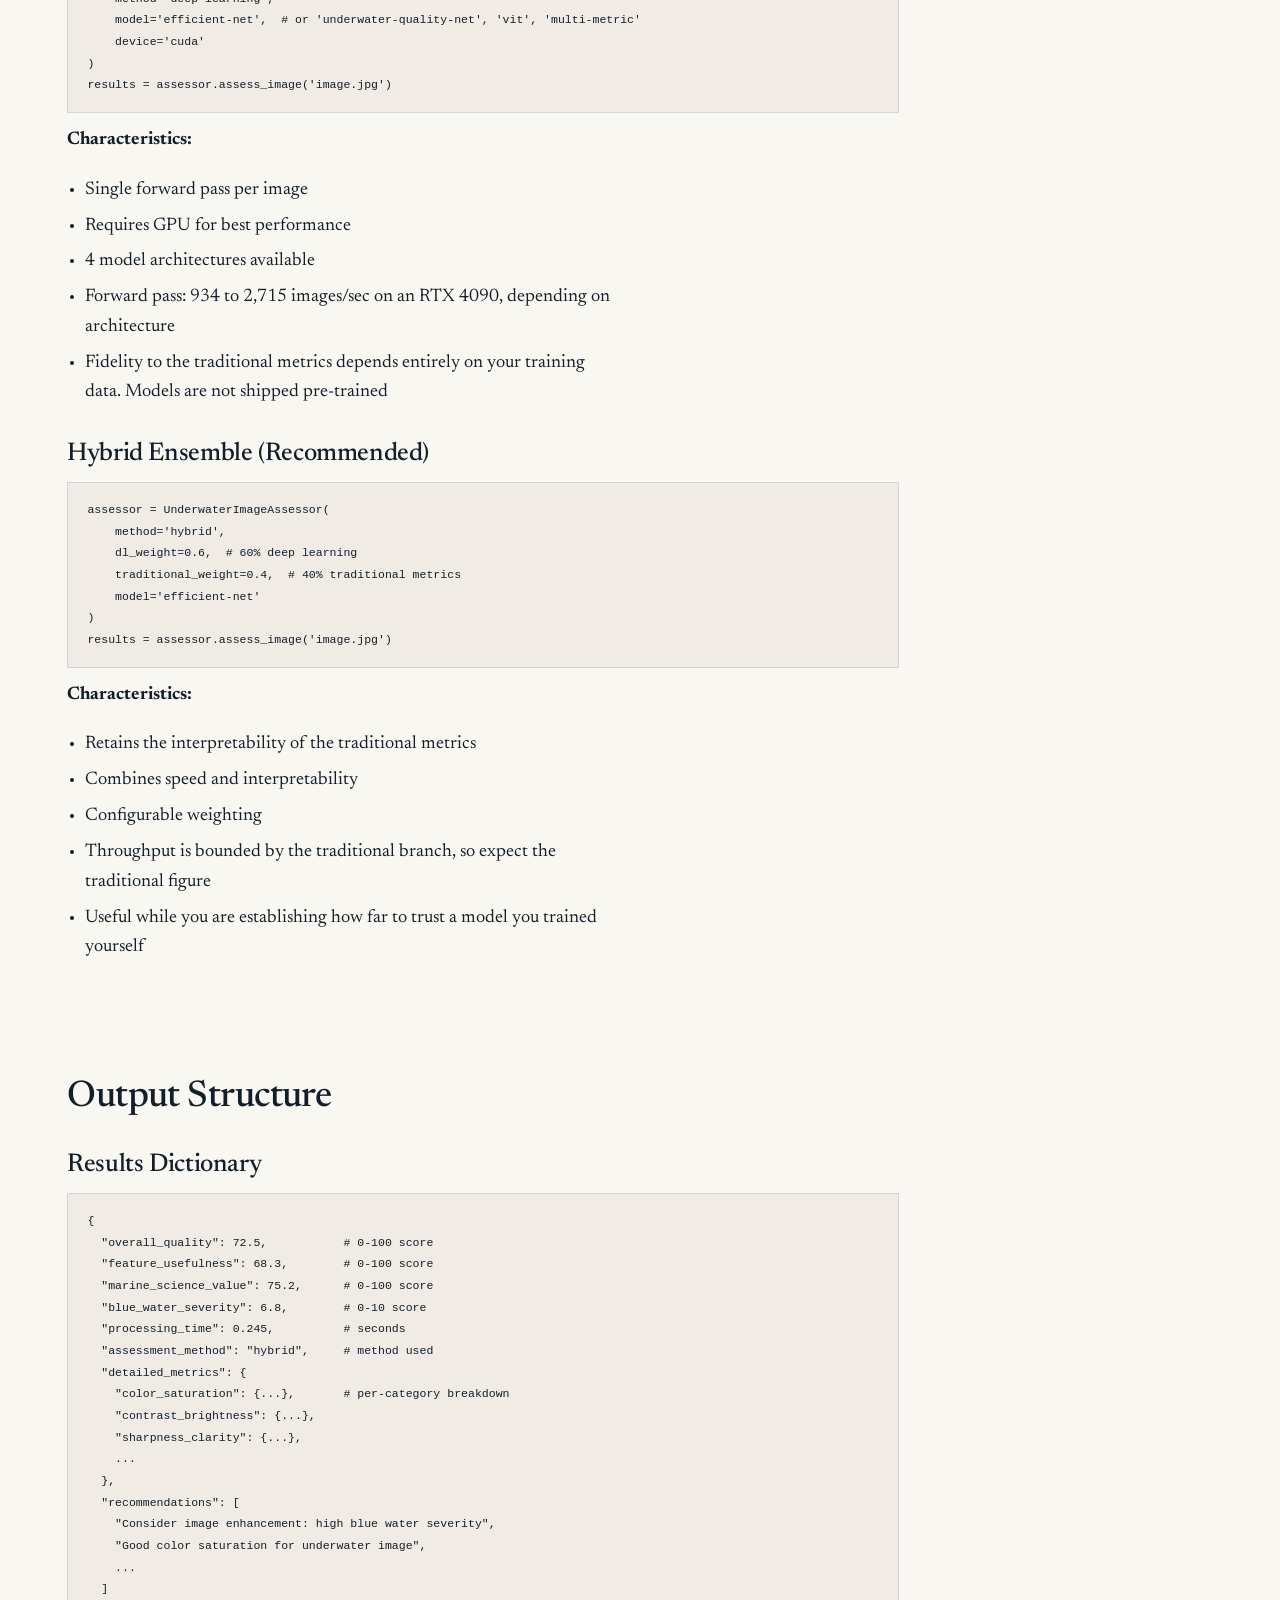
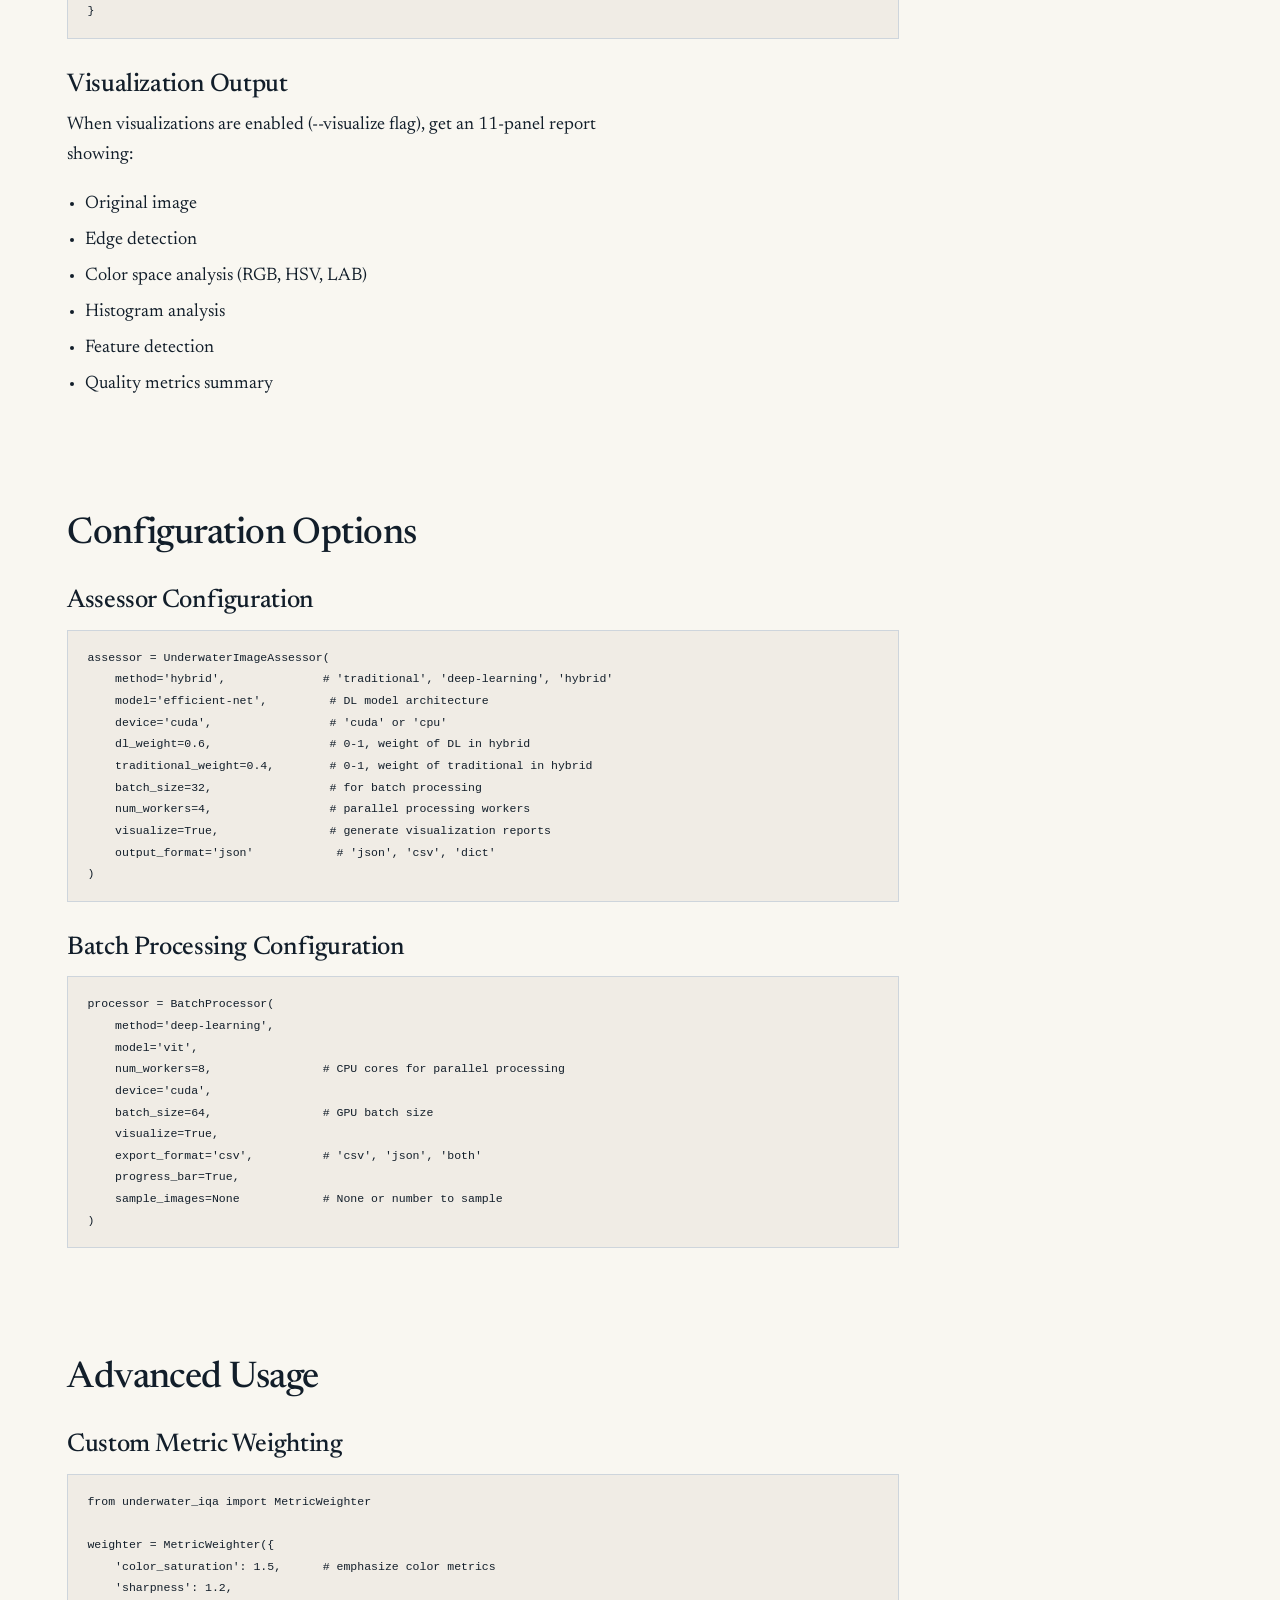
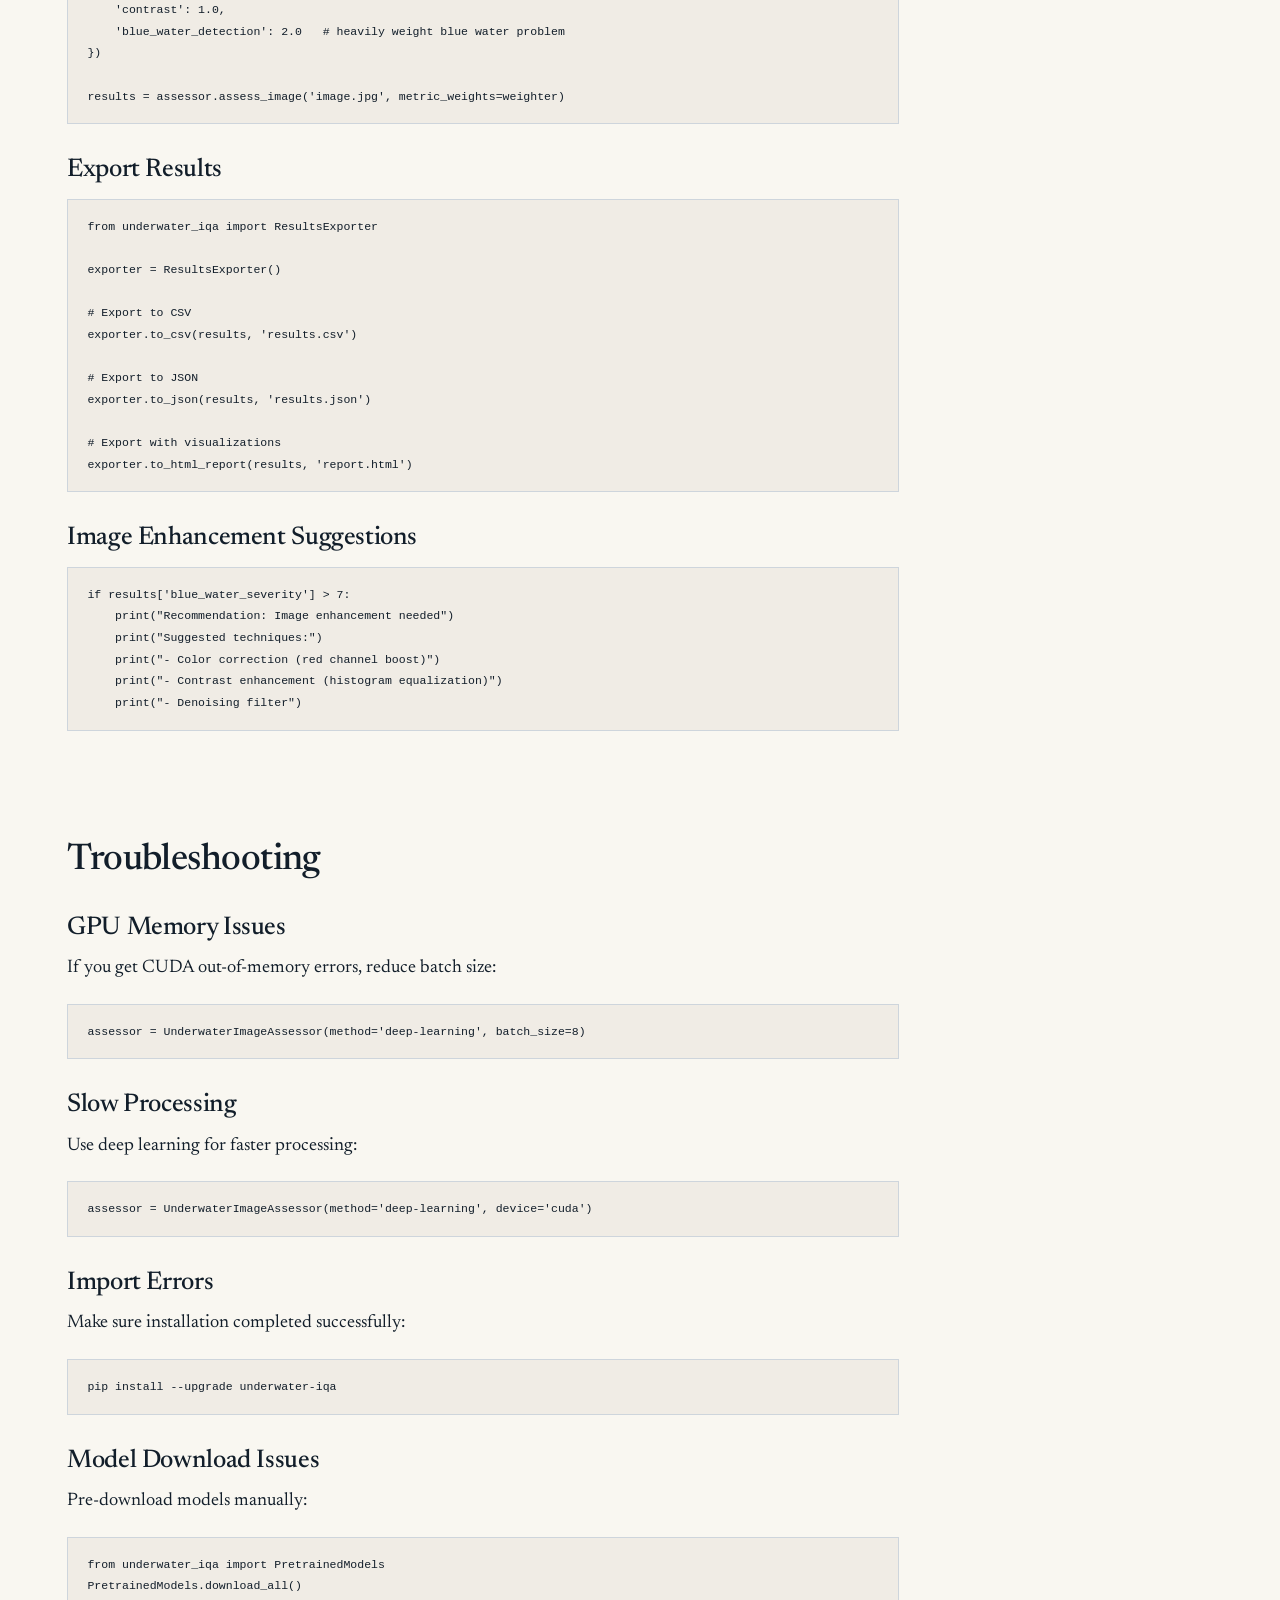
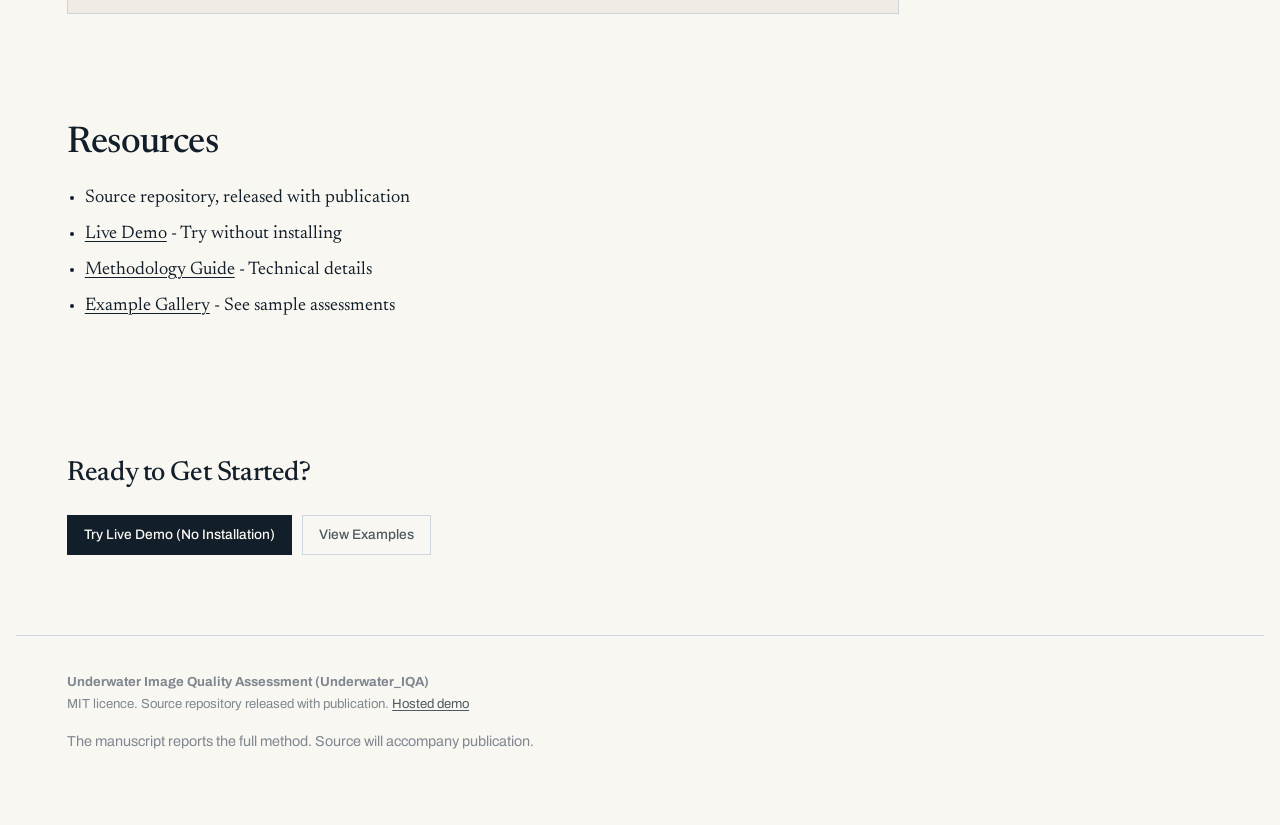
==== commit 98a83c9a: "Fix gallery overlay, unify navigation, and add figures to the home page Three faults reported after " ====
--- a/docs/documentation.html
+++ b/docs/documentation.html
@@ -5,21 +5,22 @@
     <meta name="viewport" content="width=device-width, initial-scale=1.0" />
     <title>Documentation - Underwater_IQA</title>
     <meta name="description" content="Complete documentation for Underwater_IQA system including installation, usage, and API reference." />
+    <link rel="preconnect" href="https://fonts.googleapis.com">
+    <link rel="preconnect" href="https://fonts.gstatic.com" crossorigin>
+    <link href="https://fonts.googleapis.com/css2?family=Newsreader:ital,opsz,wght@0,6..72,300;0,6..72,400;0,6..72,500;1,6..72,400&family=Archivo:wght@400;500;600&display=swap" rel="stylesheet">
     <link rel="stylesheet" href="css/style.css" /></head>
   <body>
     <!-- Navigation -->
-    <header>
-      <nav>
-        <a href="index.html" class="logo">Underwater_IQA</a>
-        <ul class="nav-links">
-          <li><a href="index.html">Home</a></li>
-          <li><a href="documentation.html">Documentation</a></li>
-          <li><a href="gallery.html">Gallery</a></li>
-          <li><a href="methodology.html">Methodology</a></li>
-          <li><a href="https://huggingface.co/spaces/Alzayats/underwater-image-quality" target="_blank">Live Demo</a>
-          </li>
-        </ul>
-      </nav>
+    <header class="masthead">
+      <div class="shell">
+        <a class="wordmark" href="index.html"><b>UNIQAT</b> Underwater Image Quality Assessment</a>
+        <nav>
+          <a href="methodology.html">Methodology</a>
+          <a href="documentation.html">Documentation</a>
+          <a href="gallery.html">Gallery</a>
+          <a href="https://huggingface.co/spaces/Alzayats/underwater-image-quality" target="_blank" rel="noopener">Demo</a>
+        </nav>
+      </div>
     </header>
 
     <main>
--- a/docs/css/style.css
+++ b/docs/css/style.css
@@ -204,6 +204,9 @@
   position: fixed; inset: 0; z-index: 50; display: grid; place-items: center;
   background: oklch(20% 0.03 248 / 0.92); padding: clamp(1rem, 5vw, 4rem);
 }
+/* display:grid above would otherwise defeat the hidden attribute, leaving the
+   overlay permanently on top of the page. */
+.lightbox[hidden] { display: none; }
 .lightbox img { max-width: 100%; max-height: 85vh; object-fit: contain; }
 .lightbox-close {
   position: absolute; top: 1.2rem; right: 1.2rem;
@@ -298,8 +301,8 @@
 .btn-primary:hover { background: var(--rust); border-color: var(--rust); color: var(--paper); }
 
 .gallery, .gallery-grid {
-  display: grid; grid-template-columns: repeat(auto-fit, minmax(17rem, 1fr));
-  gap: var(--gap); margin: 1.6rem 0;
+  display: grid; grid-template-columns: repeat(auto-fit, minmax(17rem, 24rem));
+  justify-content: start; gap: var(--gap); margin: 1.6rem 0;
 }
 .gallery-item img { border: 1px solid var(--rule); width: 100%; }
 .gallery-caption, .gallery-item p {
@@ -316,3 +319,27 @@
   font-family: Archivo, sans-serif; font-size: 0.82rem; color: var(--ink-faint);
 }
 body > footer a { color: var(--ink-soft); }
+
+/* ---------- plates: figures that break out of the prose measure ---------- */
+.band > .shell > .prose > .plate { margin: 2rem 0; }
+.plate { margin: 2.5rem 0; }
+.plate img { width: 100%; border: 1px solid var(--rule); background: var(--paper-deep); }
+.plate figcaption {
+  font-family: Archivo, sans-serif; font-size: 0.79rem; line-height: 1.55;
+  color: var(--ink-faint); margin-top: 0.7rem; max-width: 54ch;
+}
+.plate figcaption b { color: var(--ink-soft); font-weight: 600; }
+
+/* .band > .shell is a two column grid (rail + prose). A figure placed directly
+   in one of those shells must be told to span both, or it lands in the 13rem
+   rail column and is crushed. */
+.band > .shell > .plate,
+.band > .shell > .plate-pair,
+.band > .shell > .plate-wide { grid-column: 1 / -1; }
+.band > .shell > .plate-wide { margin: 0.5rem 0 0; }
+
+/* two figures side by side where they compare */
+.plate-pair { display: grid; grid-template-columns: repeat(auto-fit, minmax(20rem, 1fr)); gap: var(--gap); margin: 2.5rem 0; }
+.plate-pair figure { margin: 0; }
+.plate-pair img { width: 100%; border: 1px solid var(--rule); }
+.plate-pair figcaption { font-family: Archivo, sans-serif; font-size: 0.79rem; line-height: 1.55; color: var(--ink-faint); margin-top: 0.7rem; }
